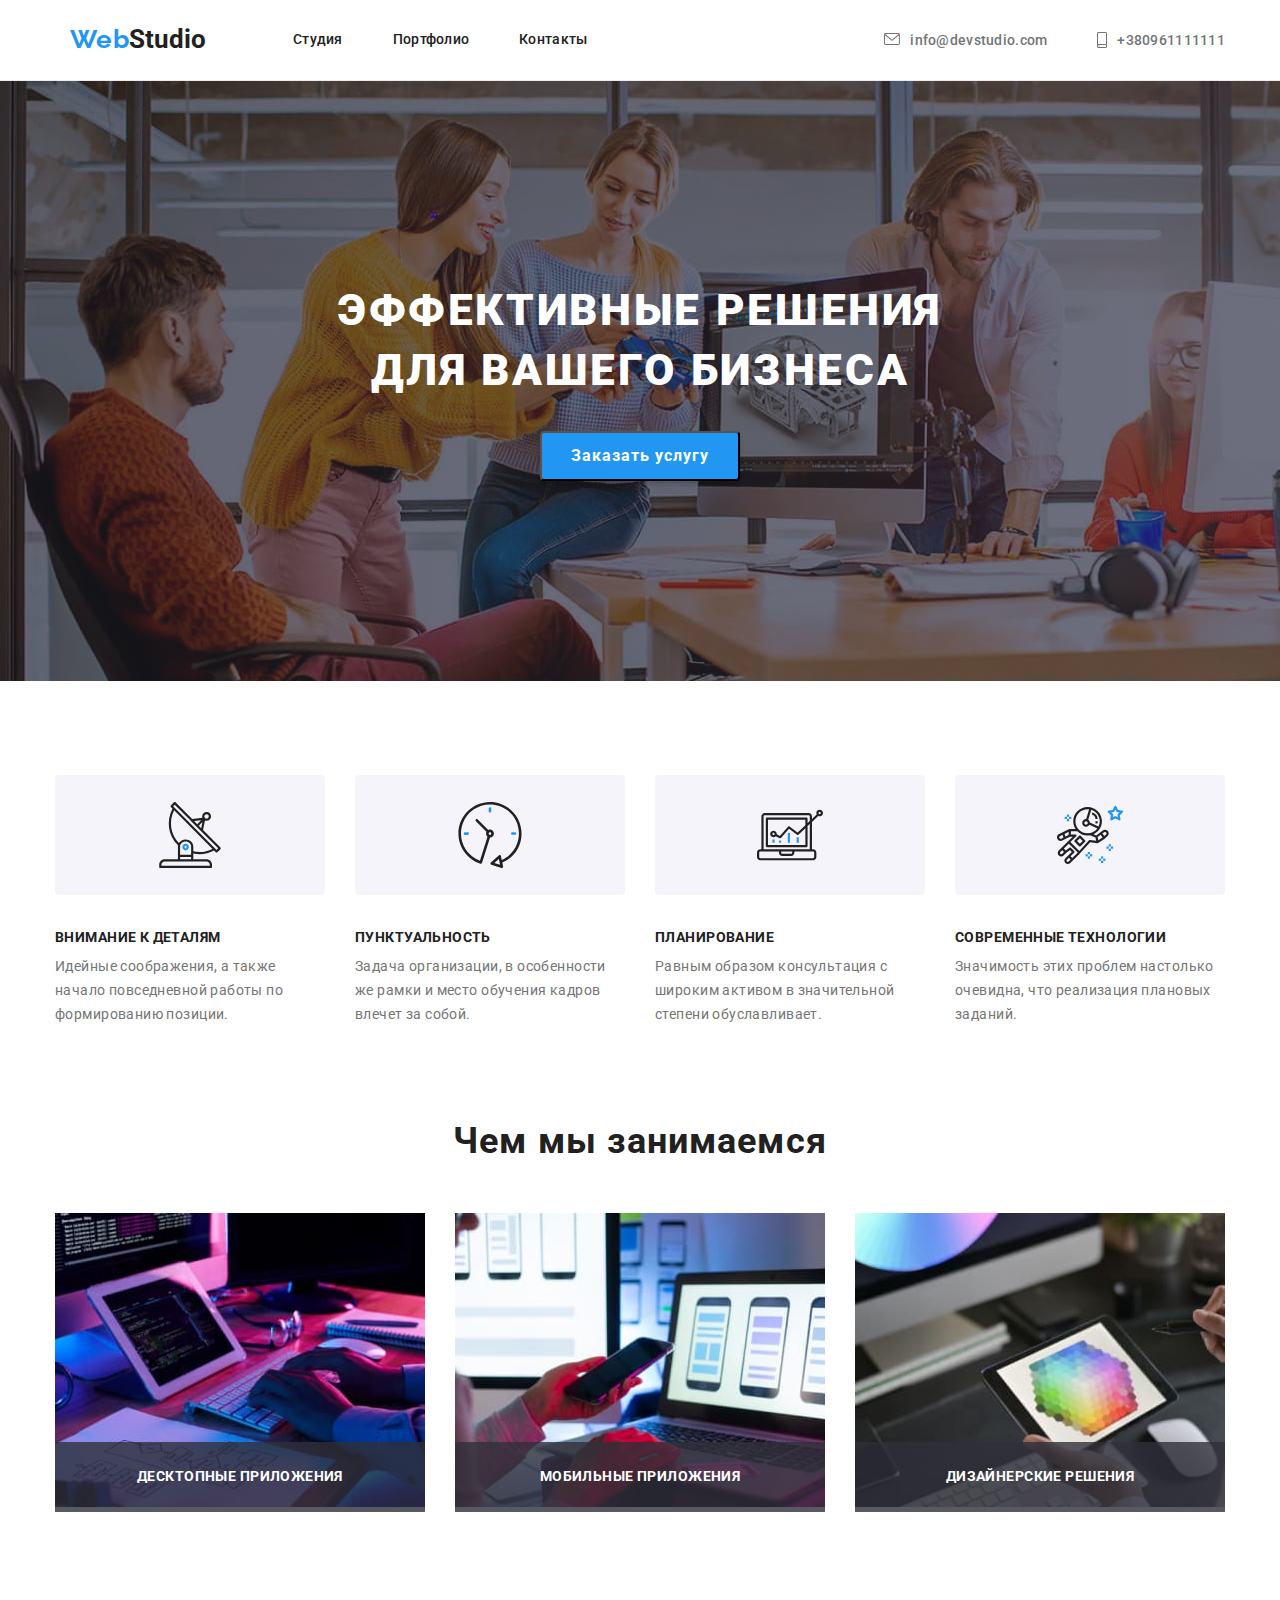
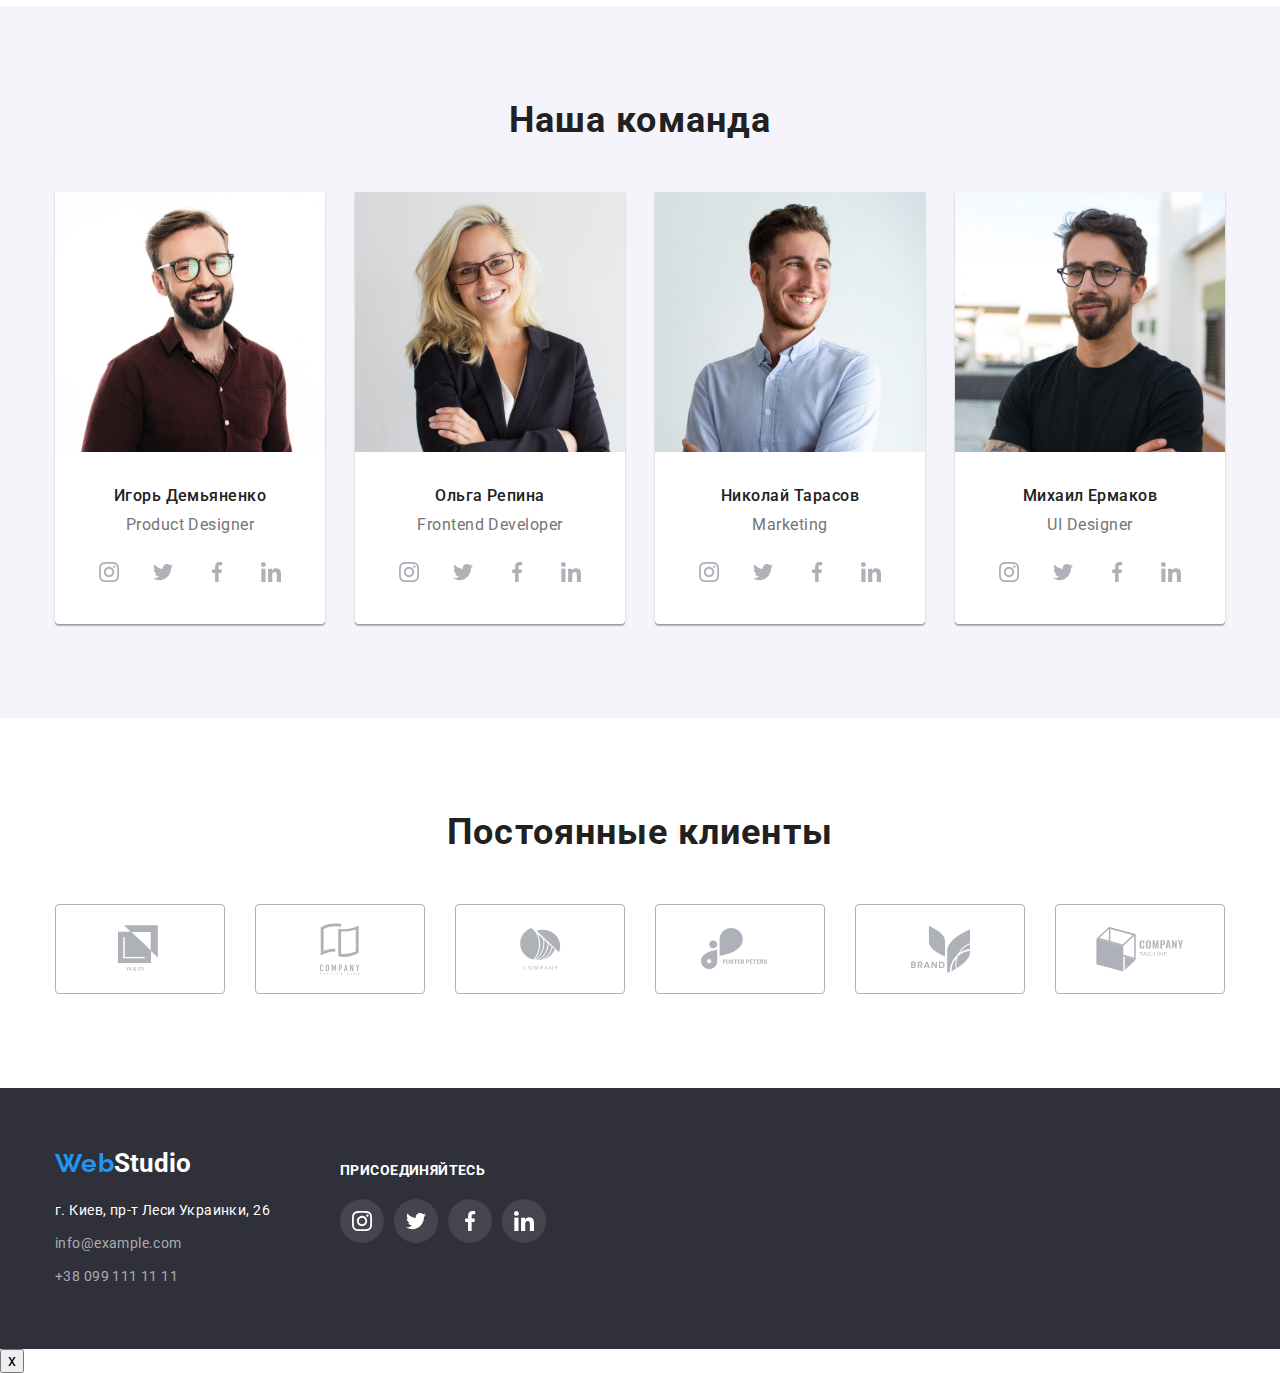
==== index.html @ 56792029 "добавив текст поверх картинок" ====
<!DOCTYPE html>
<html lang="ru">
<head>
    <meta charset="UTF-8">
    <meta name="viewport" content="width=device-width, initial-scale=1.0">
    <title>Студия</title>
    <link rel="stylesheet" type="text/css" href="css/normalize.css" />
    <link href="https://fonts.googleapis.com/css2?family=Raleway:wght@700&family=Roboto:wght@400;500;700;900&display=swap" rel="stylesheet">
    <link rel="stylesheet" href="https://cdnjs.cloudflare.com/ajax/libs/modern-normalize/1.0.0/modern-normalize.min.css">
    <link rel="stylesheet" type="text/css" href="css/styles.css" />
</head>
<body>
    <!-- Шапка  -->
    <header class="header">
        <!-- навигация в шапке сайта -->
        <nav class="nav">
           <div class="container">
                <a class="logo" href=""><span class="web">Web</span>Studio</a>
                
                <ul class="site-nav">
                    <li class="item"><a class="link site-nav-studio" href="https://aleksdu.github.io/goit-markup-hw-05/">Студия</a></li>
                    <li class="item"><a class="link site-nav-portfolio"
                            href="https://aleksdu.github.io/goit-markup-hw-05/portfolio">Портфолио</a></li>
                    <li class="item"><a class="link site-nav-contacts" href="">Контакты</a></li>
                </ul>
                
                <ul class="auth-nav">
                    
                    <li class="item">
                        <a class="link auth-nav-contacts-link" href="mailto:info@devstudio.com">
                            <svg class="icon-envelope-hover">
                                <use href="./images/sprite.svg#icon-envelope-hover">
                                </use></svg>info@devstudio.com</a></li>
                    <li class="item"><a class="link auth-nav-tel"
                         href="tel:+380961111111">
                        <svg class="icon-smartphone">
                            <use href="./images/sprite.svg#icon-smartphone">
                            </use>
                        </svg>
                         +380961111111</a>
                    </li>
                </ul>
            </div>
                </nav>
           
    </header>
    <!-- Кнопка на заднем фоне -->
    <main>
        <section class="title">
            <div class="container">
                <h1 class="title-buton-title">Эффективные решения<br />
                    для вашего бизнеса</h1>
                <button class="title-buton-buton" type="button">Заказать услугу</button>
        </div>
         </section>  
    <!-- Секция особенности -->
    <section class="features-items">
        <div class="container">
            <ul class="features">
                <li class="item">
                    <svg class="antenna">
                        <use href="./images/sprite.svg#antenna">
                        </use>
                    </svg>
                    <h3 class="features-title">Внимание к деталям</h3>
                    <p class="features-text">Идейные соображения, а также 
                        начало повседневной работы по 
                        формированию позиции.</p>
                </li>
                <li class="item">
                    <svg class="clock">
                        <use href="./images/sprite.svg#clock">
                        </use>
                    </svg>
                    <h3 class="features-title">Пунктуальность</h3>
                    <p class="features-text">Задача организации, в особенности 
                        же рамки и место обучения кадров 
                        влечет за собой.</p>
                </li>
                <li class="item">
                    <svg class="diagram">
                        <use href="./images/sprite.svg#diagram">
                        </use>
                    </svg>
                    <h3 class="features-title">Планирование</h3>
                    <p class="features-text">Равным образом консультация с
                        широким активом в значительной
                        степени обуславливает.</p>
                </li>
                <li class="item">
                    <svg class="astronaut">
                        <use href="./images/sprite.svg#astronaut">
                        </use>
                    </svg>
                    <h3 class="features-title">Современные технологии</h3>
                    <p class="features-text">Значимость этих проблем настолько
                        очевидна, что реализация плановых
                        заданий.</p>
                </li>
            </ul>
        </div>
    </section>
    <!-- секция чем мы занимаемся -->
    
        
    <section class="images">
        <h2 class="title-2">Чем мы занимаемся</h2>
        <ul class="container">
            <li class="item">
                <div class="images-image"><img src="./images/img.jpg" alt="пишет код" width="370">
                <p class="images-overlay">Десктопные приложения</p></div></li>
            <li class="item">
                <div class="images-image">
                <img src="./images/img(1).jpg" alt="пишет мобильный девайс" width="370">
                <p class="images-overlay">Мобильные приложения</p>
                </div></li>
            <li class="item">
                <div class="images-image">
                <img src="./images/img(2).jpg" alt="выбирает цвет" width="370">
            <p class="images-overlay">Дизайнерские решения</p>
            </div></li>
        </ul>
    </section>
    <!-- секция наша команда -->
    <section class="our-team">
        <div class="container">
            <h2 class="title-3">Наша команда</h2>
            <ul class="title-3-members">
                <li class="item"><img src="./images/img(3).jpg" alt="Игорь Демьяненко" width="270"><br />
                    <h3 class="names">Игорь Демьяненко</h3>
                    <p class="work" lang="en">Product Designer</p>
                    <ul class="social-list">
                        <li class="social-list-item">
                            <a href="" class="social-list-link">
                                <svg class="social-list-icon">
                                    <use href="./images/sprite.svg#instagram"></use>
                                </svg>
                            </a>
                        </li>
                        <li class="social-list-item">
                            <a href="" class="social-list-link">
                                <svg class="social-list-icon">
                                    <use href="./images/sprite.svg#twitter"></use>
                                </svg>
                            </a>
                        </li>
                        <li class="social-list-item">
                            <a href="" class="social-list-link">
                                <svg class="social-list-icon">
                                    <use href="./images/sprite.svg#facebook"></use>
                                </svg>
                            </a>
                        </li>
                        <li class="social-list-item">
                            <a href="" class="social-list-link">
                                <svg class="social-list-icon">
                                    <use href="./images/sprite.svg#linkedin"></use>
                                </svg>
                            </a>
                        </li>
                    </ul>
                </li>
                <li class="item"><img src="./images/img(4).jpg" alt="Ольга Репина" width="270"><br />
                    <h3 class="names">Ольга Репина</h3>
                    <p class="work" lang="en">Frontend Developer</p>
                    <ul class="social-list">
                        <li class="social-list-item">
                            <a href="" class="social-list-link">
                                <svg class="social-list-icon">
                                    <use href="./images/sprite.svg#instagram"></use>
                                </svg>
                            </a>
                        </li>
                        <li class="social-list-item">
                            <a href="" class="social-list-link">
                                <svg class="social-list-icon">
                                    <use href="./images/sprite.svg#twitter"></use>
                                </svg>
                            </a>
                        </li>
                        <li class="social-list-item">
                            <a href="" class="social-list-link">
                                <svg class="social-list-icon">
                                    <use href="./images/sprite.svg#facebook"></use>
                                </svg>
                            </a>
                        </li>
                        <li class="social-list-item">
                            <a href="" class="social-list-link">
                                <svg class="social-list-icon">
                                    <use href="./images/sprite.svg#linkedin"></use>
                                </svg>
                            </a>
                        </li>
                    </ul>
                </li>
                <li class="item"><img src="./images/img(5).jpg" alt="Николай Тарасов" width="270"><br />
                    <h3 class="names">Николай Тарасов</h3>
                    <p class="work" lang="en">Marketing</p>
                    <ul class="social-list">
                        <li class="social-list-item">
                            <a href="" class="social-list-link">
                                <svg class="social-list-icon">
                                    <use href="./images/sprite.svg#instagram"></use>
                                </svg>
                            </a>
                        </li>
                        <li class="social-list-item">
                            <a href="" class="social-list-link">
                                <svg class="social-list-icon">
                                    <use href="./images/sprite.svg#twitter"></use>
                                </svg>
                            </a>
                        </li>
                        <li class="social-list-item">
                            <a href="" class="social-list-link">
                                <svg class="social-list-icon">
                                    <use href="./images/sprite.svg#facebook"></use>
                                </svg>
                            </a>
                        </li>
                        <li class="social-list-item">
                            <a href="" class="social-list-link">
                                <svg class="social-list-icon">
                                    <use href="./images/sprite.svg#linkedin"></use>
                                </svg>
                            </a>
                        </li>
                    </ul>
                </li>
                <li class="item"><img src="./images/img(6).jpg" alt="Михаил Ермаков" width="270"><br />
                    <h3 class="names">Михаил Ермаков</h3>
                    <p class="work" lang="en">UI Designer</p>
                    <ul class="social-list">
                        <li class="social-list-item">
                            <a href="" class="social-list-link">
                                <svg class="social-list-icon">
                                    <use href="./images/sprite.svg#instagram"></use>
                                </svg>
                            </a>
                        </li>
                        <li class="social-list-item">
                            <a href="" class="social-list-link">
                                <svg class="social-list-icon">
                                    <use href="./images/sprite.svg#twitter"></use>
                                </svg>
                            </a>
                        </li>
                        <li class="social-list-item">
                            <a href="" class="social-list-link">
                                <svg class="social-list-icon">
                                    <use href="./images/sprite.svg#facebook"></use>
                                </svg>
                            </a>
                        </li>
                        <li class="social-list-item">
                            <a href="" class="social-list-link">
                                <svg class="social-list-icon">
                                    <use href="./images/sprite.svg#linkedin"></use>
                                </svg>
                            </a>
                        </li>
                    </ul>
                </li>
            </ul>
        </div>
    </section>

    <!-- stabbil cliens -->

    <section class="clients">
        <div class="container">
        <h2 class="title-clients">Постоянные клиенты</h2>
            <ul class="clients-list">
                <li class="clients-item">
                    <a href="" class="clients-link">
                        <svg class="clients-icon">
                            <use href="./images/sprite.svg#logo-1"></use>
                        </svg>
                    </a>
                </li>
                <li class="clients-item">
                    <a href="" class="clients-link">
                        <svg class="clients-icon logo-2">
                            <use href="./images/sprite.svg#logo-2"></use>
                        </svg>
                    </a>
                </li>
                <li class="clients-item">
                    <a href="" class="clients-link">
                        <svg class="clients-icon logo-3">
                            <use href="./images/sprite.svg#logo-3"></use>
                        </svg>
                    </a>
                </li>
                <li class="clients-item">
                    <a href="" class="clients-link">
                        <svg class="clients-icon logo-4">
                            <use href="./images/sprite.svg#logo-4"></use>
                        </svg>
                    </a>
                </li>
                <li class="clients-item">
                    <a href="" class="clients-link">
                        <svg class="clients-icon logo-5">
                            <use href="./images/sprite.svg#logo-5"></use>
                        </svg>
                    </a>
                </li>
                <li class="clients-item">
                    <a href="" class="clients-link">
                        <svg class="clients-icon logo-6">
                            <use href="./images/sprite.svg#logo-6"></use>
                        </svg>
                    </a>
                </li>
            </ul>
            </div>
    </section>
    </main>

    <!-- подвал страницы -->
    
    <footer class="footer">
        <div class="container">
            <div class="">
            <a class="logo" href=""><span class="web">Web</span>Studio</a>
            <address>
                 <div class="footer-address">г. Киев, пр-т Леси Украинки, 26</div>
                <a class="footer-mail" href="mailto:info@example.com">info@example.com</a><br />
                <a class="footer-tel" href="tel:+380991111111">+38 099 111 11 11</a>
            </address>
            </div>
        
        

        <!-- social links -->
            <div class="social-links">
             <h3 class="call">присоединяйтесь</h3>
                <ul class="social-list social-list-footer">
                    <li class="social-list-item">
                        <a href="" class="social-list-link">
                            <svg class="social-list-icon">
                                <use href="./images/sprite.svg#instagram"></use>
                            </svg>
                        </a>
                    </li>
                    <li class="social-list-item">
                        <a href="" class="social-list-link">
                            <svg class="social-list-icon">
                                <use href="./images/sprite.svg#twitter"></use>
                            </svg>
                        </a>
                    </li>
                    <li class="social-list-item">
                        <a href="" class="social-list-link">
                            <svg class="social-list-icon">
                                <use href="./images/sprite.svg#facebook"></use>
                            </svg>
                        </a>
                    </li>
                    <li class="social-list-item">
                        <a href="" class="social-list-link">
                            <svg class="social-list-icon">
                                <use href="./images/sprite.svg#linkedin"></use>
                            </svg>
                        </a>
                    </li>
                </ul>
            </div>
        </div>
    </footer>
<div class="backdrop is-higen" data-modal="">
    <div class="modal">
        <button type="button" class="modal-close-btn">x</button>
    </div>
</div>

    <script src="./js/modal.js"></script>
    </body>
</html>
---- css/styles.css ----
:root {
--prymary-text-color: #757575;
--font-family: Roboto;

}
a{
    text-decoration: none;
}
li{
   list-style-type: none;
}
body {
  font-family: Roboto, sans-serif;
  }
  h1,h2,h3,h4,h5,h6,p{
 margin: 0;
}
address{
    font-style: normal;
}
.list{
    list-style: none;
}
ul{
    margin: 0;
    padding: 0;
}
image{
    display: block;
}

  /* ========Header============ */
.container{
display: flex;
width: 1200px;
padding-left: 15px;
padding-right: 15px;
margin: 0 auto;
}

.header{
border-bottom: 1px solid #ECECEC;
}
  
.site-nav .item+.item{
margin-left: 50px;
display: block;
}

.auth-nav .link{
padding-top: 32px;
padding-bottom: 32px;
}

.site-nav{
padding-top: 30px;
display: flex;
}
.web{
display: flex;
margin-left: 15px;

font-family: Raleway;
font-weight: 700;
font-size: 26px;
line-height: 1.192;
letter-spacing: 0.03em;
color: #2196f3;
transition: 250ms cubic-bezier(0.4, 0, 0.2, 1);
}



.header .logo{
display: flex;
padding-top: 24px;
padding-bottom: 25px;
margin-right: 93px;
width: 145px;
height: 31px;
font-weight: bold;
font-size: 26px;
line-height: 1.192;
color: #212121;
transition: 250ms cubic-bezier(0.4, 0, 0.2, 1);
}

.logo:hover, .logo:focus{
color:#2196f3;
}

.logo:active{
    color: teal;
}

.site-nav-studio{
font-weight: 500;
font-size: 14px;
line-height: 1.142;
letter-spacing: 0.02em;
color: #212121;
position: relative;
transition: 250ms cubic-bezier(0.4, 0, 0.2, 1);
}

.site-nav-studio::after{
content: "";
top: 47px;
left: 0;
width: 100%;
height: 4px;
position: absolute;
background: #2196F3;
border-radius: 2px;
opacity: 0
}

.site-nav-studio:hover::after{
opacity: 1;
transition: 250ms cubic-bezier(0.4, 0, 0.2, 1);
}

.site-nav-studio:hover,.site-nav-studio:focus{
color: #2196f3;
}

}
.site-nav-studio:active{
    color: teal;
}
.site-nav-portfolio, .site-nav-contacts{
font-weight: 500;
font-size: 14px;
line-height: 1.142;
letter-spacing: 0.02em;
color: #212121;
transition: 250ms cubic-bezier(0.4, 0, 0.2, 1);
position: relative;
}

.site-nav-portfolio::after, .site-nav-contacts::after{
content: "";
top: 47px;
left: 0;
width: 100%;
height: 4px;
position: absolute;
background: #2196F3;
border-radius: 2px;
opacity: 0
}

.site-nav-portfolio:hover::after, .site-nav-contacts:hover::after{
opacity: 1;
transition: 250ms cubic-bezier(0.4, 0, 0.2, 1);
}
.site-nav-portfolio:hover, .site-nav-portfolio:focus,
.site-nav-contacts:hover, .site-nav-contacts:focus{
color: #2196f3;
}
.site-nav-portfoli:active,.site-nav-contacts:active{
color: teal;
}

.auth-nav{
display: flex;
margin-left: auto;
align-items: center;
}

.auth-nav .item+.item{
margin-left: 50px;
}

.header .auth-nav-contacts-link{
transition: 250ms cubic-bezier(0.4, 0, 0.2, 1);
margin-left: auto;
}
.icon-envelope-hover{
align-items: center;
max-width: 16px;
height: 12px;
margin-right: 10px;
fill: var(--prymary-text-color);
transition: color 250ms cubic-bezier(0.4, 0, 0.2, 1) 250ms;
}

.auth-nav-contacts-link:hover .icon-envelope-hover,
.auth-nav-contacts-link:focus .icon-envelope-hover{
fill: #2196F3;
transition: color 250ms cubic-bezier(0.4, 0, 0.2, 1) 250ms;
}

.auth-nav-contacts-link{
font-weight: 500;
font-size: 14px;
line-height: 1.142;
letter-spacing: 0.02em;
color: var(--prymary-text-color);
transition: 250ms cubic-bezier(0.4, 0, 0.2, 1);

}

.auth-nav-tel{
display: flex;
align-items: center;
justify-content: center;
align-self: center;

font-weight: 500;
font-size: 14px;
line-height: 1.142;
letter-spacing: 0.02em;
color: var(--prymary-text-color);
transition: 250ms cubic-bezier(0.4, 0, 0.2, 1);

}


.auth-nav-contacts-link:hover,.auth-nav-contacts-link:focus,
.auth-nav-tel:hover,.auth-nav-tel:focus{
color: #2196f3;
}
.auth-nav-tel:active,.auth-nav-contacts-link:active{
    color: #2196F3;
}

.icon-smartphone{
    align-items: center;
width: 10px;
height: 16px;
margin-right: 10px;
fill: var(--prymary-text-color);
transition: 250ms cubic-bezier(0.4, 0, 0.2, 1);

}

.auth-nav-tel:hover .icon-smartphone,
.auth-nav-tel:focus .icon-smartphone{
fill: #2196F3;

}

/* ========End Header============ */

/* ========Studio Button on backend============ */

.title>.container{
display: block;
/* align-items: baseline; */
width: 1200px;
padding-left: 15px;
padding-right: 15px;
margin: 0 auto;
}

.title{
display: flex;
padding-top: 200px;
padding-bottom: 200px;
margin: 0 auto;
max-width: 1600px;
height: 600px;


background-image: linear-gradient(
to right,
rgba(47, 48, 58, .4),
rgba(70, 71, 85, 0.4))
, url(../images/background.jpg);
background-color: #2F303A;
}


.title-buton-title{
margin-bottom: 30px;

font-weight: 900;
font-size: 44px;
line-height: 1.363;
text-align: center;
letter-spacing: 0.06em;
text-transform: uppercase;
color: #FFFFFF; 
}


.title-buton-buton{
width: 200px;
height: 50px;
justify-content: center;
margin-left: auto;
margin-right: auto;
background-color: #2196F3;
font-weight: bold;
font-size: 16px;
line-height: 1.875;
display: flex;
align-items: center;
text-align: center;
letter-spacing: 0.06em;
color: #FFFFFF;
box-shadow: 0px 4px 4px rgba(0, 0, 0, 0.15);
border-radius: 4px;
transition: 250ms cubic-bezier(0.4, 0, 0.2, 1);
}

.title-buton-buton:hover, .title-buton-buton:focus{
color:#2196f3;
background-color: #fff;
}

}
.title-buton-buton:active,
.title-buton-title:active{
     color: #2196F3;
     background-color: #fff;
}
/* ========End Studio Button on backend============ */

/* ========Features============ */
.features-items{
padding-top: 94px;
padding-bottom: 94px;
}

.features{
display: flex;
}

.antenna{
width: 270px;
height: 120px;
padding: 25px 102px;
background: #F5F4FA;
border-radius: 4px;
margin-bottom: 30px;
}

.clock{
width: 270px;
height: 120px;
padding: 25px 102px;
background: #F5F4FA;
border-radius: 4px;
margin-bottom: 30px;

}

.diagram{
width: 270px;
height: 120px;
padding: 25px 102px;
background: #F5F4FA;
border-radius: 4px;
margin-bottom: 30px;
}

.astronaut{
width: 270px;
height: 120px;
padding: 25px 102px;
background: #F5F4FA;
border-radius: 4px;
margin-bottom: 30px;
}

.features-title{
margin-bottom: 10px;
font-weight: 700;
font-size: 14px;
line-height: 1.142;
letter-spacing: 0.03em;
text-transform: uppercase;
color: #212121;
}


.features .item {
width: 270px;
}

.features-text{
font-weight: normal;
font-size: 14px;
line-height: 1.714;
letter-spacing: 0.03em;
color: var(--prymary-text-color);
}

.features .item:not(:last-child) {
margin-right: 30px;
}

.images{
padding-bottom: 94px;

}

.title-2{
min-width: 376px;
margin-bottom: 50px;

font-weight: bold;
font-size: 36px;
line-height: 1.166;
text-align: center;
letter-spacing: 0.03em;
color: #212121;
}


.images .item:not(:last-child){
margin-right: 30px;
}

/* .images .item{
position: relative;
} */

.images-image{

position: relative;

}

.images-image>.images-overlay{
position: absolute;
display: flex;
justify-content: center;
align-items: center;
font-family: var(--font-family);
font-style: normal;
font-weight: bold;
font-size: 14px;
line-height: 1.14;
letter-spacing: 0.03em;
text-transform: uppercase;
color: #FFFFFF;
bottom: 0;
left: 0;
width: 100%;
height: 70px;
background: rgba(47, 48, 58, 0.8);
}

/* ========End Features============ */
/* ========What we do============ */
.our-team{
padding-top: 94px;
padding-bottom: 94px;
background: #F5F4FA;
}
.our-team>.container{
display: block;
/* align-items: baseline; */
width: 1200px;
padding-left: 15px;
padding-right: 15px;
margin: 0 auto;
}

.title-3{
min-width: 264px;
margin-left: auto;
margin-right: auto;
margin-bottom: 50px;

font-weight: bold;
font-size: 36px;
line-height: 1.166;
text-align: center;
letter-spacing: 0.03em;
color: #212121;
}

.names{
font-weight: 500;
font-size: 16px;
line-height: 1.187;
/* identical to box height */
text-align: center;
letter-spacing: 0.03em;
color: #212121;
padding-top: 30px;
padding-bottom: 10px;
}

.work{
padding-bottom: 16px;
font-weight: normal;
font-size: 16px;
line-height: 1.187;
/* identical to box height */
text-align: center;
letter-spacing: 0.03em;
color: var(--prymary-text-color);
}

.title-3-members{
display: flex;
margin-left: auto;
margin-right: auto;
}

.title-3-members .item:not(:last-child){
margin-right: 30px;
}

.social-list{
display: flex;
justify-content: space-between;
margin-left: 32px;
margin-right: 32px;
}

.social-list-link:hover .social-list-icon,
.social-list-link:focus .social-list-icon{
fill: #ffffff;
}

.social-list-link:hover,
.social-list-link:focus{
background-color: #2196F3;
}

.social-list-icon{
width: 20px;
height: 20px;
fill:#AFB1B8;
transition: 250ms cubic-bezier(0.4, 0, 0.2, 1);
}

.social-list-link{
display: flex;
justify-content: center;
align-items: center;
width: 44px;
height: 44px;
margin-bottom: 30px;
background-color: white;
border-radius: 50%;
transition: 250ms cubic-bezier(0.4, 0, 0.2, 1);
}


.title-3-members .item{
background: #FFFFFF;
box-shadow: 0px 1px 3px rgba(0, 0, 0, 0.12), 0px 1px 1px rgba(0, 0, 0, 0.14), 0px 2px 1px rgba(0, 0, 0, 0.2);
border-radius: 0px 0px 4px 4px;
}
/* ========EndWhat we do============ */
/* ========stabbil clients============ */
.clients{
padding-top: 94px;
padding-bottom: 94px;
background-color: #FFFFFF;
}

.clients>.container{
display: block;
width: 1200px;
padding-left: 15px;
padding-right: 15px;
margin: 0 auto;
}


.clients-list{
display: flex;
}


.title-clients{
min-width: 390px;
height: 42px;
margin-bottom: 50px;

margin-left:  auto;
margin-right: auto;
font-weight: bold;
font-size: 36px;
line-height: 1.16;
text-align: center;
letter-spacing: 0.03em;
color: #212121;
}

.clients-link{
display: flex;
justify-content: center;
align-items: center;
width: 170px;
height: 90px;
border: 1px solid #AFB1B8;
border-radius: 4px;
transition: 250ms cubic-bezier(0.4, 0, 0.2, 1);
}

.clients-link:hover .clients-icon,
.clients-link:focus .clients-icon{
fill: #2196f3;
}

.clients-link:hover{
border-color:  #2196F3;
}

.clients-item:not(:last-child){
margin-right: 30px;
}

.clients-icon{
width:44px;
height:49px;
fill: #AFB1B8;
}
.logo-2{
width: 40px;
height: 52px;
}

.logo-3{
width: 41px;
height: 42px;
}

.logo-4{
width: 79px;
height: 42px;
}

.logo-5{
width: 59px;
height: 47px;
}

.logo-6{
width: 88px;
height: 45px;
}
/* ========End stabbil clients============ */


/* ========Footer============ */
.footer{
display: flex;
background-color: #2F303A;
padding-top: 60px;
padding-bottom: 60px;
margin: 0 auto;
}

.footer .web{
margin-left: 0px;

font-family: Raleway;
font-weight: 700;
font-size: 26px;
line-height: 1.192;
letter-spacing: 0.03em;
color: #2196F3;
}

.footer .logo{
display: flex;
margin-right: auto;
margin-bottom: 20px;

width: 145px;
height: 31px;
font-weight: bold;
font-size: 26px;
line-height: 1.192;
color: #fff;
transition: 250ms cubic-bezier(0.4, 0, 0.2, 1);
}

.logo:hover, .logo:focus{
color:#2196f3;
}
.logo:active{
    color: teal;
}
.footer-address{
padding-bottom: 9px;
font-weight: normal;
font-size: 14px;
line-height: 1.714;
letter-spacing: 0.03em;
color: #FFFFFF;
}
 .footer-mail{
display: inline-block;
padding-bottom: 9px;
font-weight: normal;
font-size: 14px;
line-height: 1.714;
letter-spacing: 0.03em;
color: rgba(255, 255, 255, 0.6);
 transition: 250ms cubic-bezier(0.4, 0, 0.2, 1);
}

 .footer-tel{
font-weight: normal;
font-size: 14px;
line-height: 1.714;
letter-spacing: 0.03em;
color: rgba(255, 255, 255, 0.6);
transition: 250ms cubic-bezier(0.4, 0, 0.2, 1);
 }

 .footer-mail:hover, .footer-tel:focus,
 .footer-tel:hover, .footer-mail:focus{
color: #2196f3;
 }

 .footer-mail:active{
color: #2196f3;
 }

 .social-links{
padding-left: 70px;
margin-right: auto;
 }


.call{
margin-bottom: 20px;
margin-top: 15px;

font-weight: bold;
font-size: 14px;
line-height: 1.14;
letter-spacing: 0.03em;
text-transform: uppercase;
color: #FFFFFF;
}

.social-list-footer a{
display: flex;
justify-content: center;
align-items: center;
width: 44px;
height: 44px;
fill: #FFFFFF;
background-color:rgba(255, 255, 255, 0.1);;
border-radius: 50%;
}

.social-list-footer svg{
fill:inherit
}
.social-list-footer{
margin-left: auto;
}

.social-list-footer>.social-list-item:not(:last-child){
margin-right: 10px;
}

/* ========End Features============ */

 /* ========Portfolio list button======= */
.section-buttons{
padding-top: 94px;
padding-bottom: 94px;
}

.list-button{
display: flex;
justify-content: center;
}

.list-button .item+.item{
margin-left: 8px;
}

 .button{
padding: 6px 22px;
font-family: Roboto, sans-serif;
font-weight: 500;
font-size: 16px;
line-height: 1.625;
align-content: center;
align-self: center;
text-align: center;
letter-spacing: 0.03em;
color: #212121;
background: #F5F4FA;
border-radius: 4px solid rgb(255, 255, 255);
border: none;
transition: 250ms cubic-bezier(0.4, 0, 0.2, 1);
}


.item:hover .button,
.item:focus .button{
background: #2196F3;
color:#ffffff;
box-shadow: 0px 3px 1px rgba(0, 0, 0, 0.1), 0px 1px 2px rgba(0, 0, 0, 0.08), 0px 2px 2px rgba(0, 0, 0, 0.12);
border-radius: 4px;
}



.button:hover, .button:focus,
.button:active{
color: #FFFFFF;
background: #2196F3;
/* shadow-middle */
box-shadow: 0px 3px 1px rgba(0, 0, 0, 0.1), 0px 1px 2px rgba(0, 0, 0, 0.08), 0px 2px 2px rgba(0, 0, 0, 0.12);
border-radius: 4px;
transition: 250ms cubic-bezier(0.4, 0, 0.2, 1);
 }

 
/* ========End Portfolio list button======= */
/* ========Portfolio progects============ */
.progects-title-text{
padding: 20px 24px;
}

 .progects{
width: 1200px;
padding-top: 50px;
padding-left: 15px;
padding-right: 15px;
margin-left: auto;
margin-right: auto;
display: flex;
flex-wrap: wrap;
 }

 .progects .item{
width: 370px;
height: 404px;
background: #FFFFFF;
border: 1px solid #EEEEEE;
box-sizing: border-box;
 }


.transform-item{
position: relative;
overflow: hidden;
}


.overlay{
position: absolute;
top: 0;
left: 0;
width: 100%;
height: 100%;
padding: 63px 24px;
background-color: rgba(33, 150, 243, 0.9);
font-size: 18px;
line-height: 1.56;
letter-spacing: 0.03em;
color: #FFFFFF;
/* overflow: auto; */
transform: translateY(100%);
transition: transform 250ms cubic-bezier(0.4, 0, 0.2, 1);
}

.transforms:hover .overlay{
transform: translateY(0);
 }

 .progects .item:not(:nth-child(3n)){
margin-right: 30px;
 }

 .progects .item:nth-last-child(-n+7){
     margin-bottom: 30px;
 }


.progects .item:hover,
.progects .item:focus-within{
box-shadow: 0px 1px 1px rgba(0, 0, 0, 0.12), 0px 4px 4px rgba(0, 0, 0, 0.06), 1px 4px 6px rgba(0, 0, 0, 0.16);
}

.progects-title{
padding-bottom: 4px;
min-width: 322px;
height: 36px;
font-weight: 700;
font-size: 18px;
line-height: 2;
letter-spacing: 0.06em;
color: #212121;
 }

 .progects-text{
font-weight: normal;
font-size: 16px;
line-height: 1.875;
letter-spacing: 0.03em;
color: var(--prymary-text-color);
 }
 /* ========End Portfolio progects============ */
 /* ========Modal Btn============ */
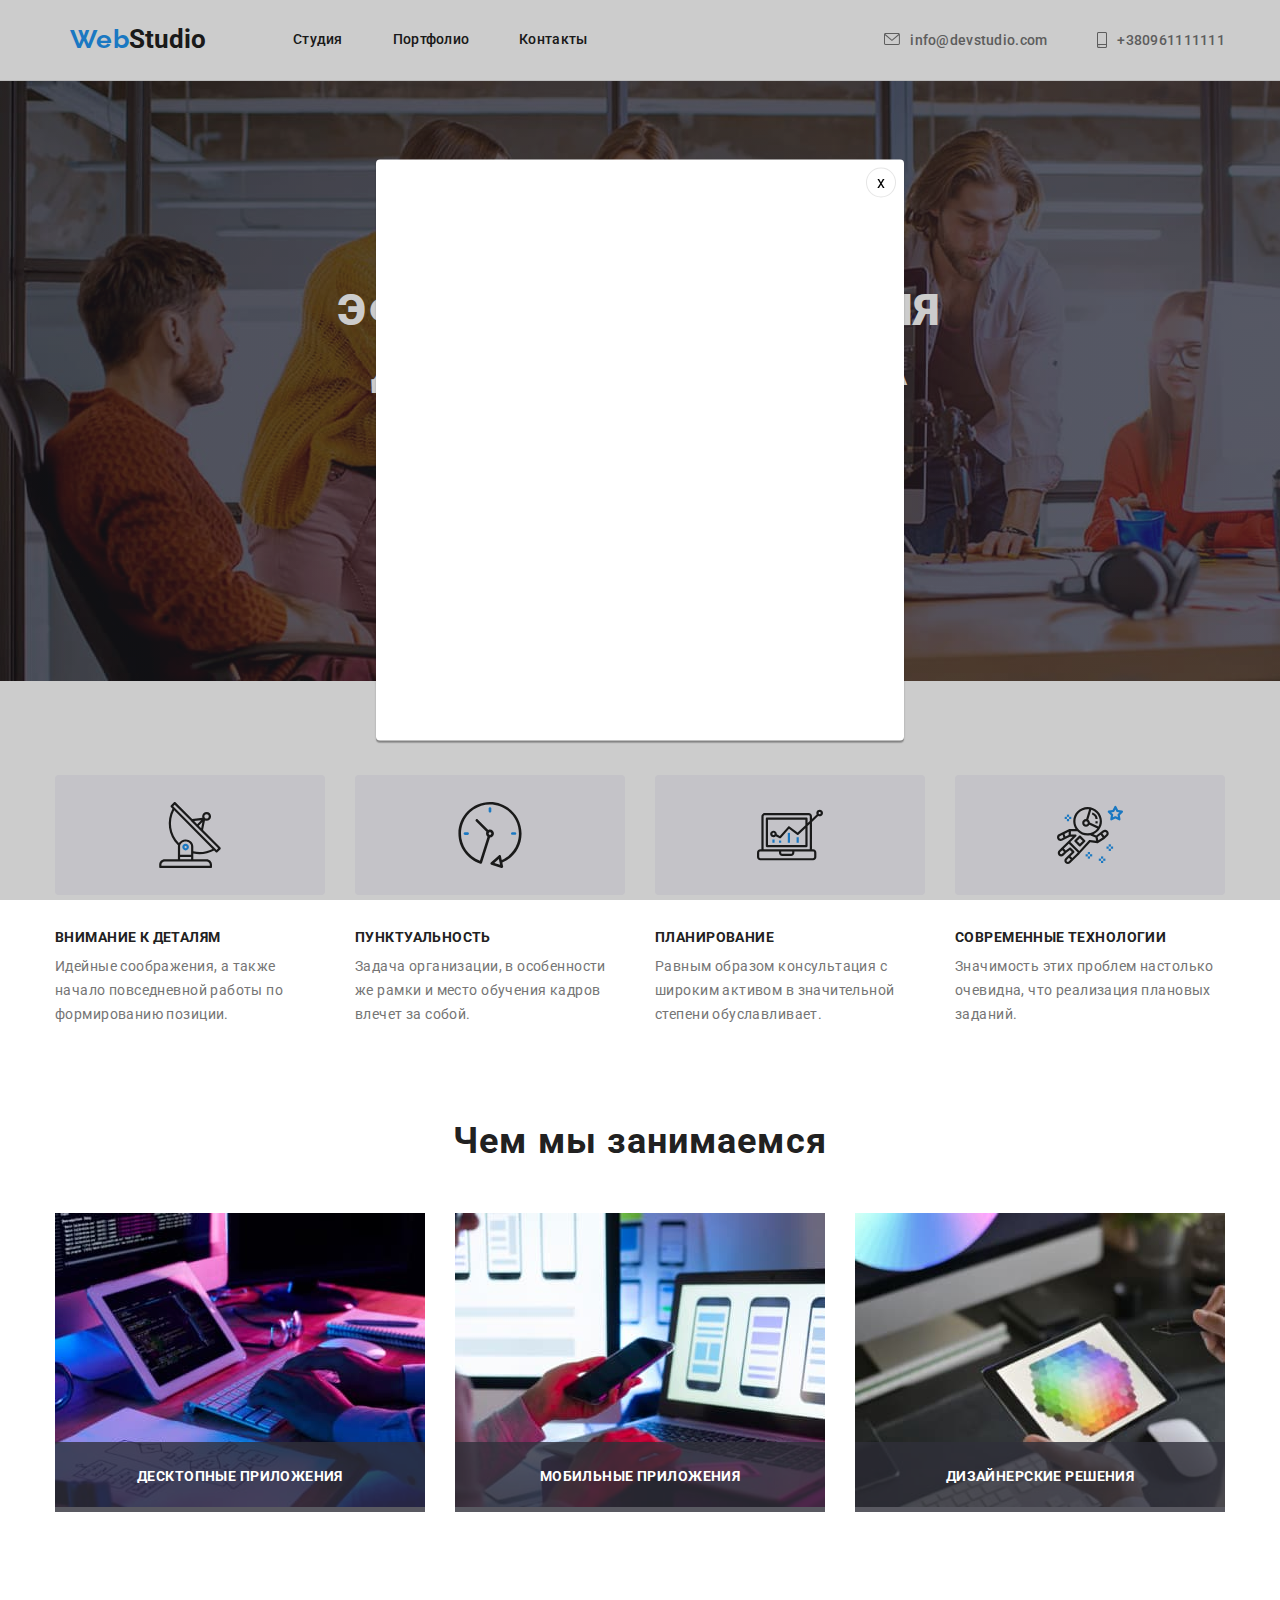
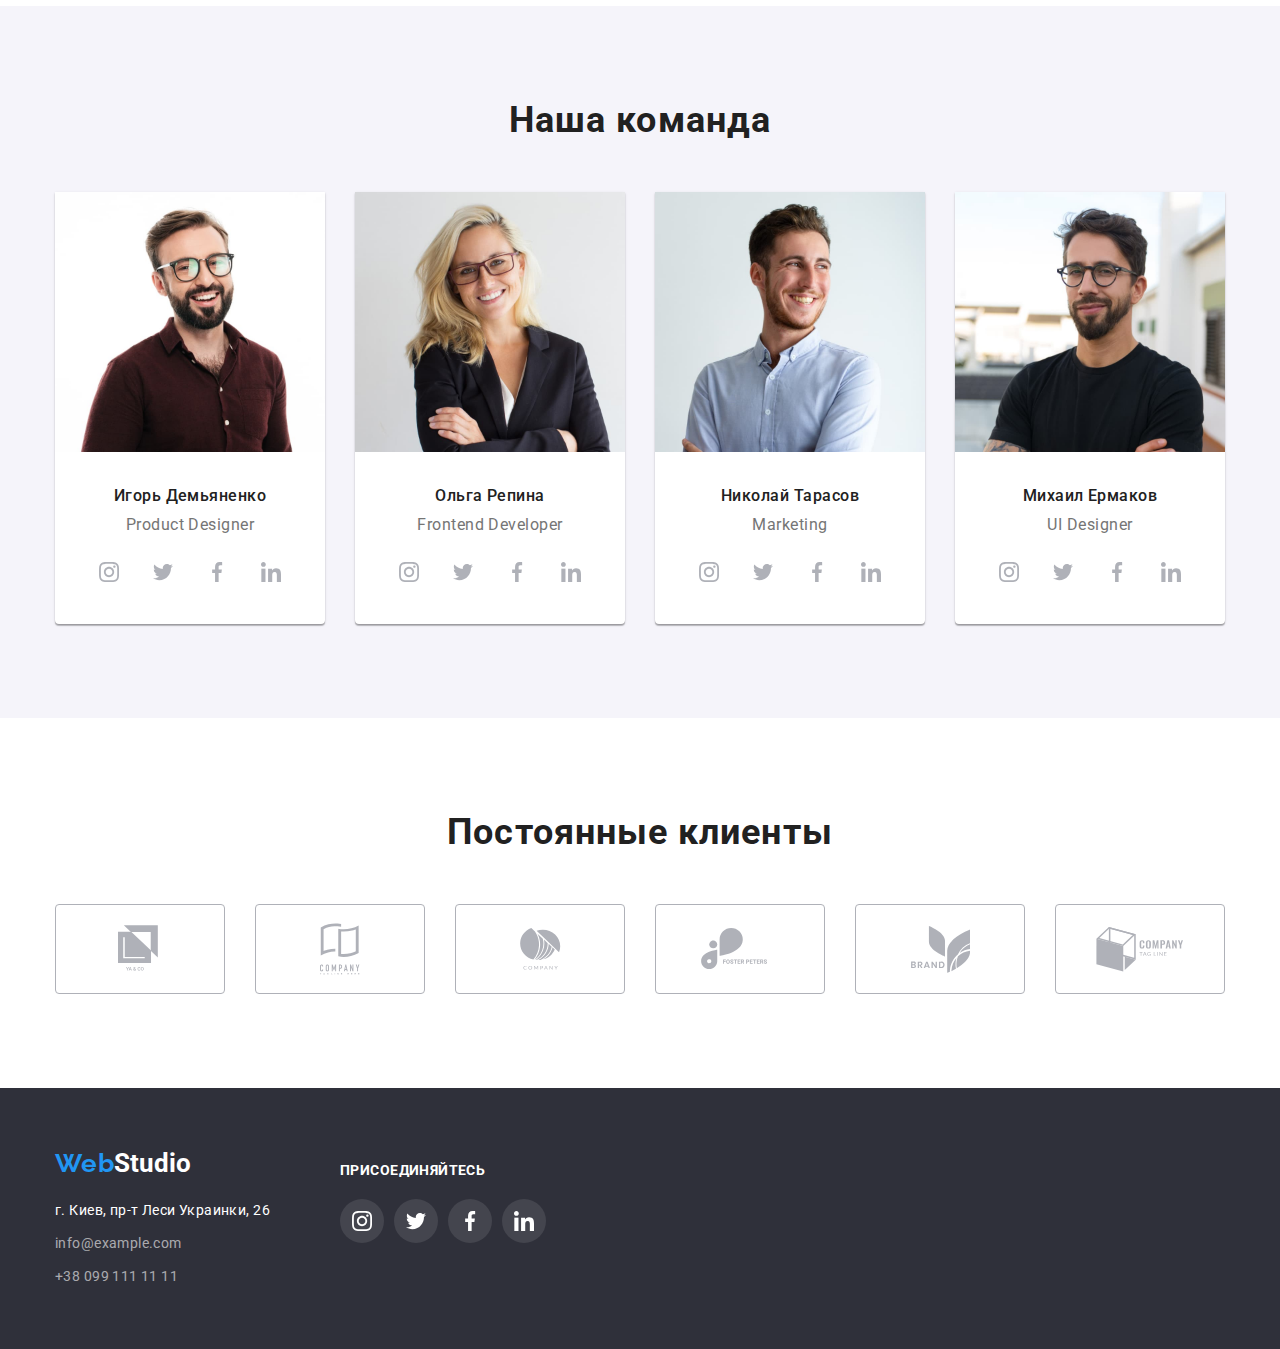
==== commit 92e0ba27: "добавив сиру модалку" ====
--- a/index.html
+++ b/index.html
@@ -370,12 +370,14 @@
             </div>
         </div>
     </footer>
-<div class="backdrop is-higen" data-modal="">
-    <div class="modal">
-        <button type="button" class="modal-close-btn">x</button>
+
+<div class="backdrop is-hiden" data-modal>
+    <div class="modal"data-modal-open>
+        <button type="button" class="modal-close-btn"data-modal-close>x</button>
     </div>
 </div>
 
     <script src="./js/modal.js"></script>
+    
     </body>
 </html>
--- a/css/styles.css
+++ b/css/styles.css
@@ -902,3 +902,42 @@
  }
  /* ========End Portfolio progects============ */
  /* ========Modal Btn============ */
+.backdrop{
+position: fixed;
+top: 0;
+left: 0;
+width: 100%;
+height: 100%;
+background-color: rgba(0, 0, 0, 0.2);
+}
+
+.modal{
+position: absolute;
+left: 50%;
+top: 50%;
+transform: translate(-50%, -50%);
+width: 528px;
+height: 581px;
+background: #FFFFFF;
+box-shadow: 0px 1px 3px rgba(0, 0, 0, 0.12), 0px 1px 1px rgba(0, 0, 0, 0.14), 0px 2px 1px rgba(0, 0, 0, 0.2);
+border-radius: 4px;
+}
+
+.modal-close-btn{
+position: absolute;
+top: 8px;
+right: 8px;
+width: 30px;
+height: 30px;
+background: #FFFFFF;
+border: 1px solid rgba(0, 0, 0, 0.1);
+box-sizing: border-box;
+border-radius: 50%;
+cursor: pointer;
+}
+
+/* .is-hiden{
+opacity: 0;
+visibility: hidden;
+pointer-events: none;
+} */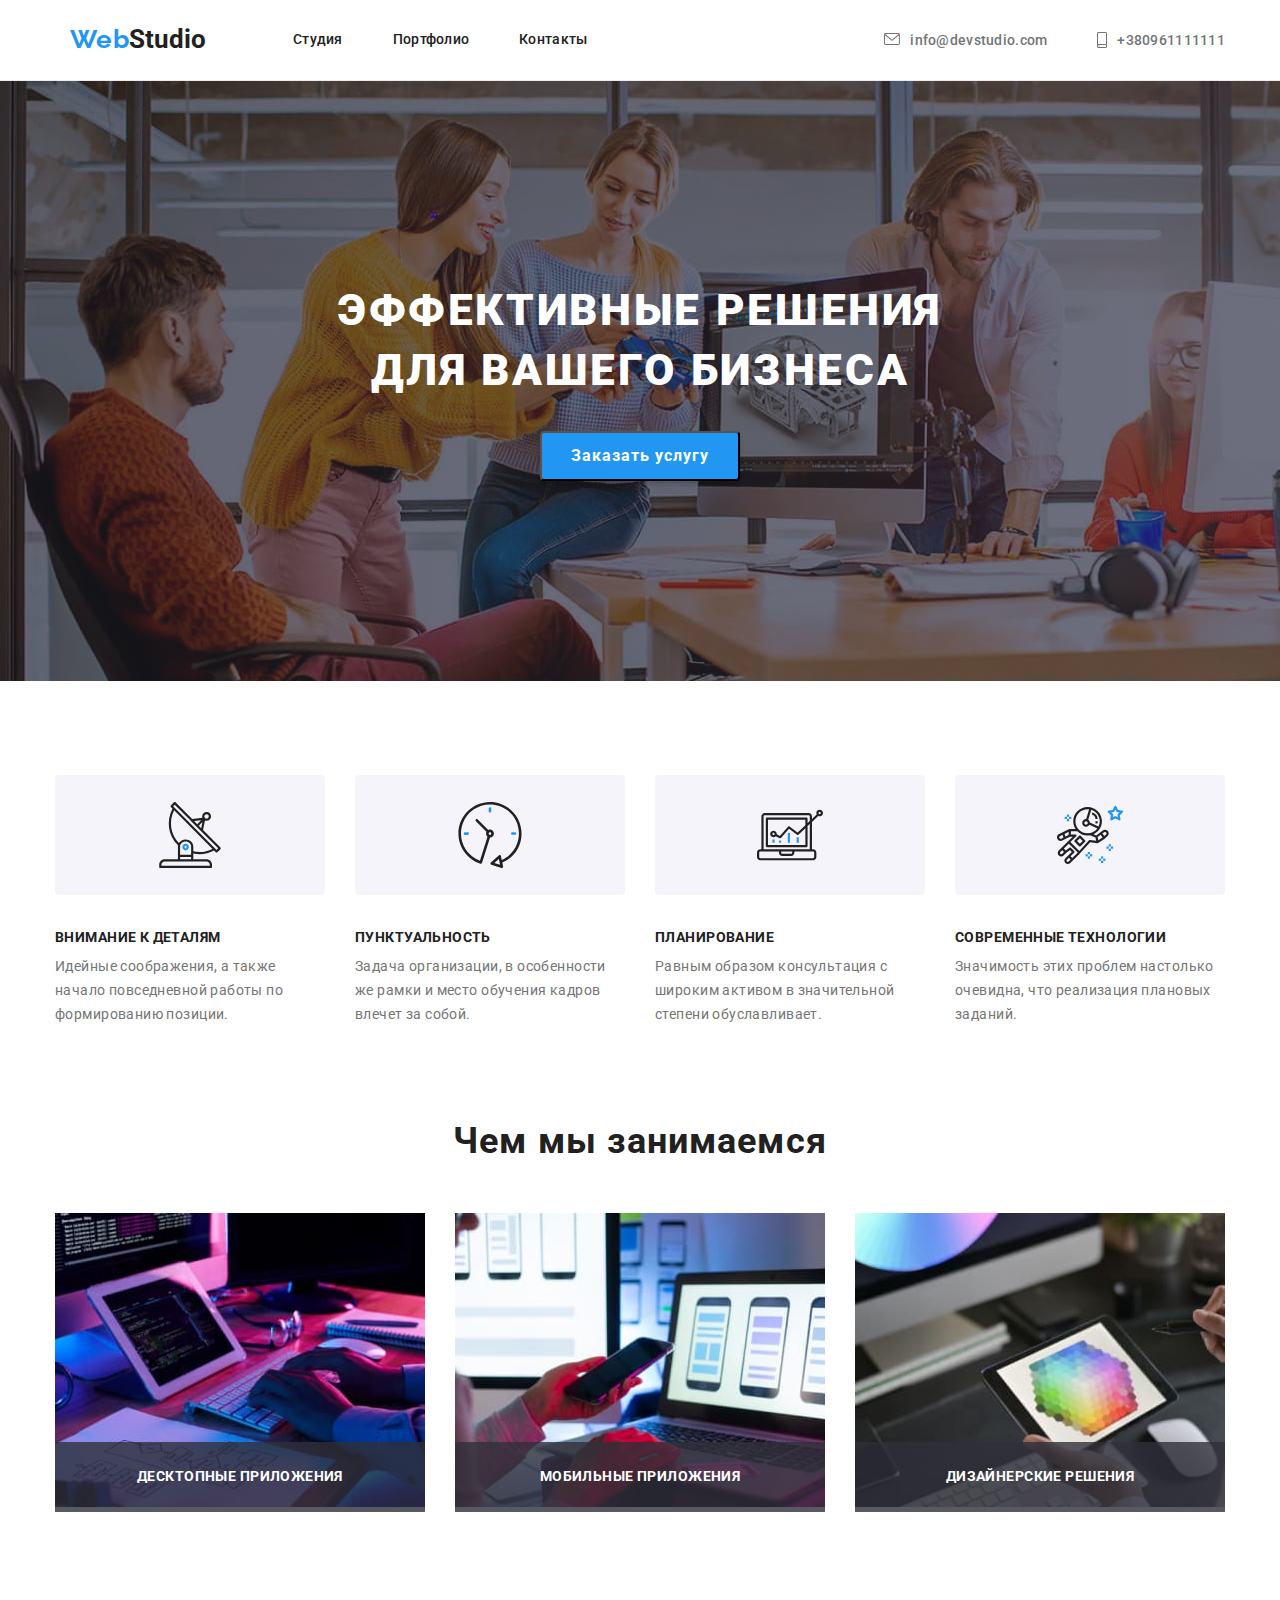
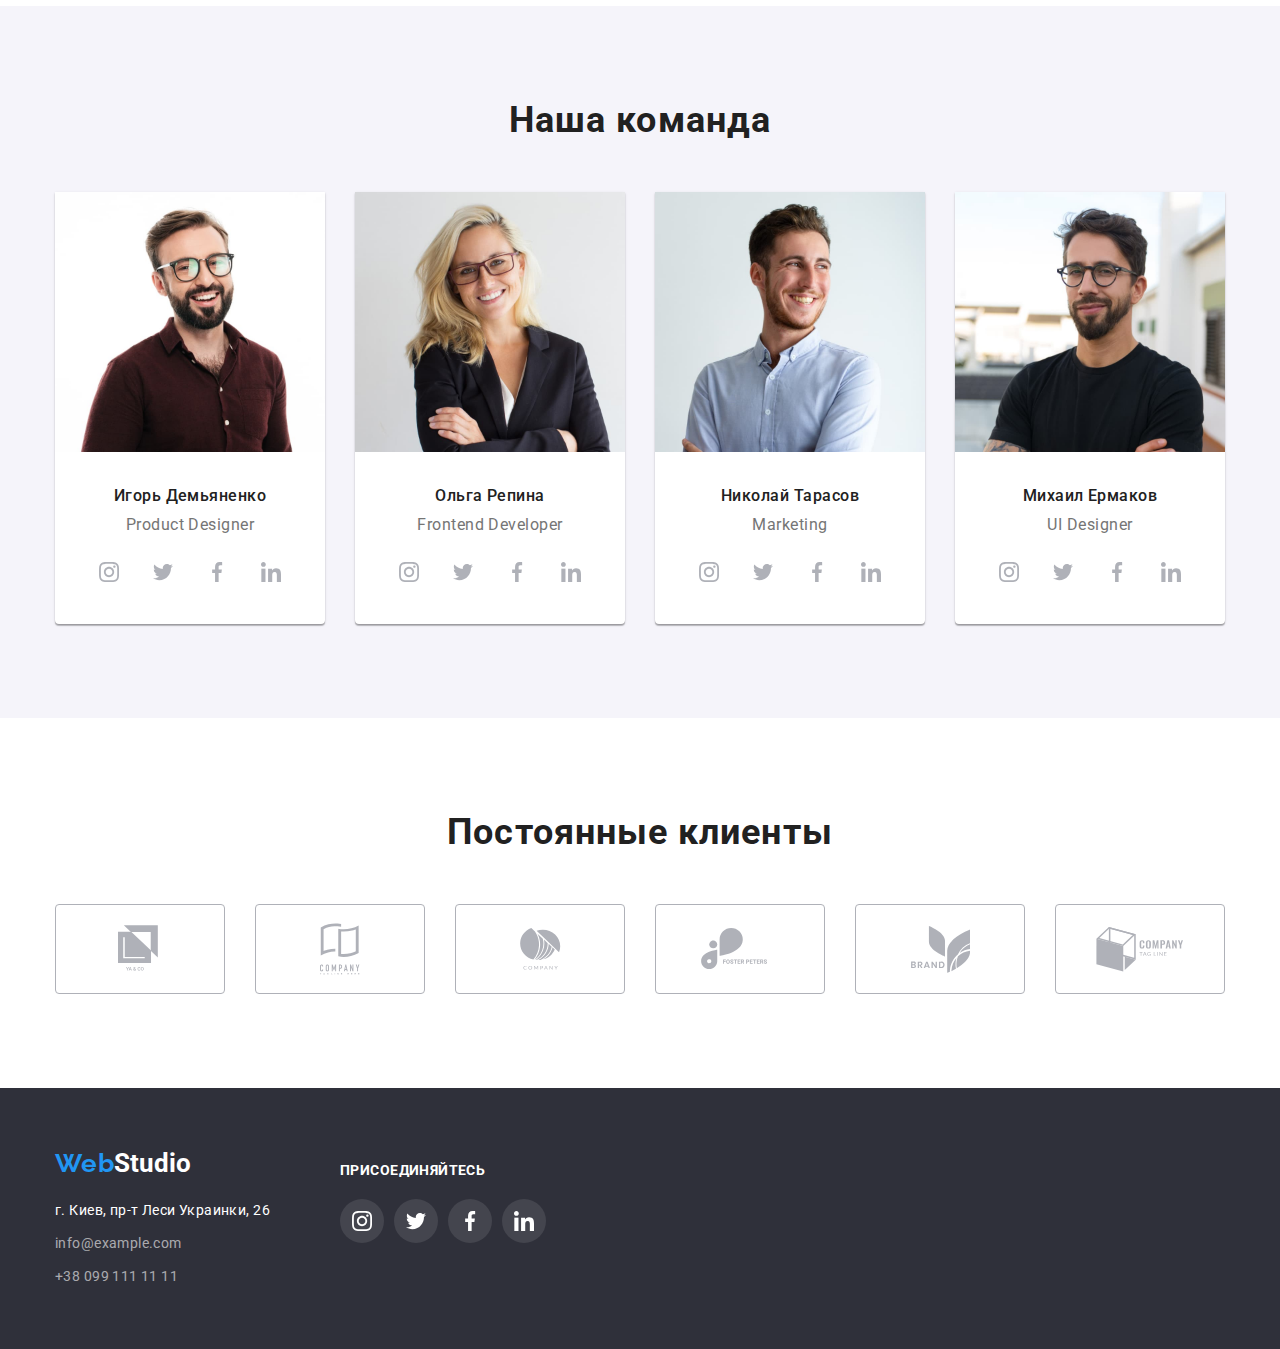
==== commit 0a2d4359: "додав спрайт" ====
--- a/index.html
+++ b/index.html
@@ -50,7 +50,7 @@
             <div class="container">
                 <h1 class="title-buton-title">Эффективные решения<br />
                     для вашего бизнеса</h1>
-                <button class="title-buton-buton" type="button">Заказать услугу</button>
+                <button class="title-buton-buton" type="button" data-modal-open>Заказать услугу</button>
         </div>
          </section>  
     <!-- Секция особенности -->
@@ -372,12 +372,13 @@
     </footer>
 
 <div class="backdrop is-hiden" data-modal>
-    <div class="modal"data-modal-open>
-        <button type="button" class="modal-close-btn"data-modal-close>x</button>
+    <div class="modal">
+        <button type="button" class="modal-close-btn" data-modal-close>
+            <use href="./images/sprite.svg#close"></use>x
+        </button>
     </div>
 </div>
 
-    <script src="./js/modal.js"></script>
-    
+<script src="./js/modal.js"></script>
     </body>
 </html>
--- a/css/styles.css
+++ b/css/styles.css
@@ -909,6 +909,7 @@
 width: 100%;
 height: 100%;
 background-color: rgba(0, 0, 0, 0.2);
+transition: 250ms cubic-bezier(0.4, 0, 0.2, 1);
 }
 
 .modal{
@@ -931,13 +932,12 @@
 height: 30px;
 background: #FFFFFF;
 border: 1px solid rgba(0, 0, 0, 0.1);
-box-sizing: border-box;
 border-radius: 50%;
 cursor: pointer;
 }
 
-/* .is-hiden{
+.is-hiden{
 opacity: 0;
 visibility: hidden;
 pointer-events: none;
-} */+}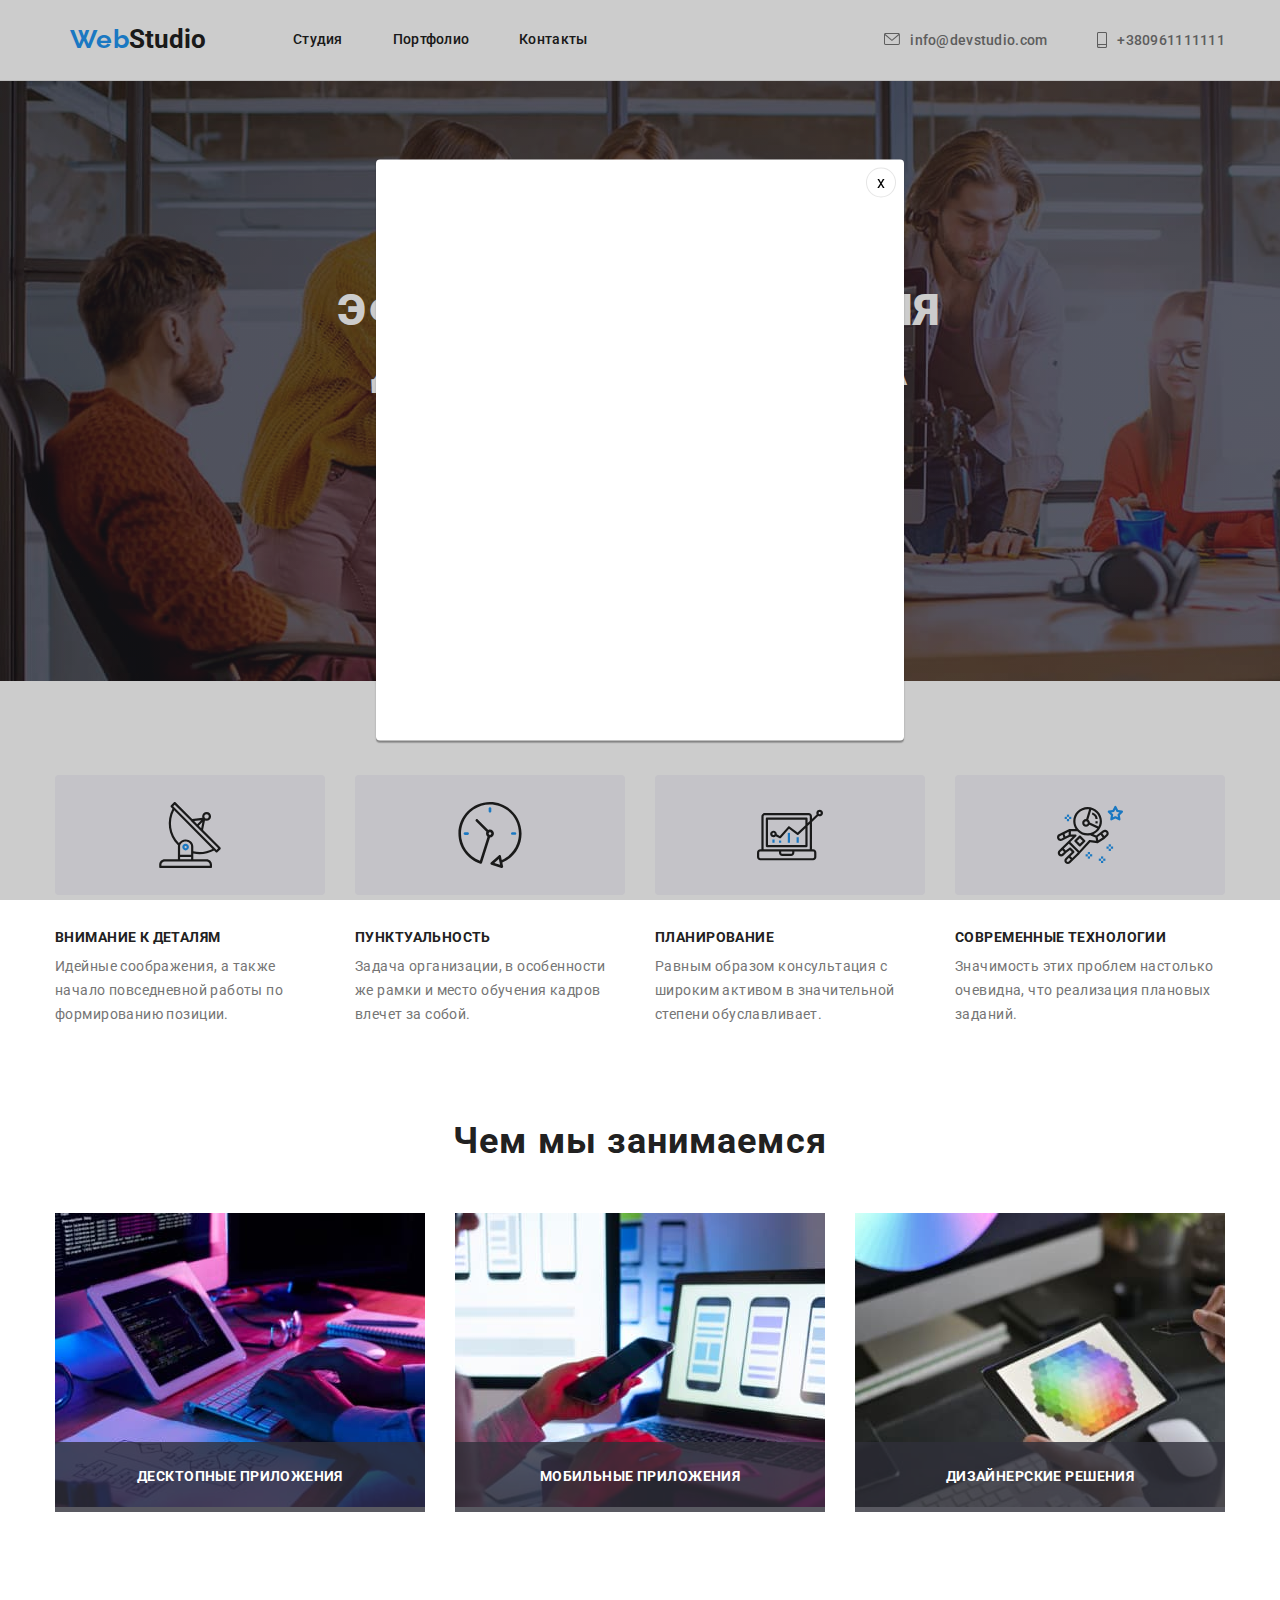
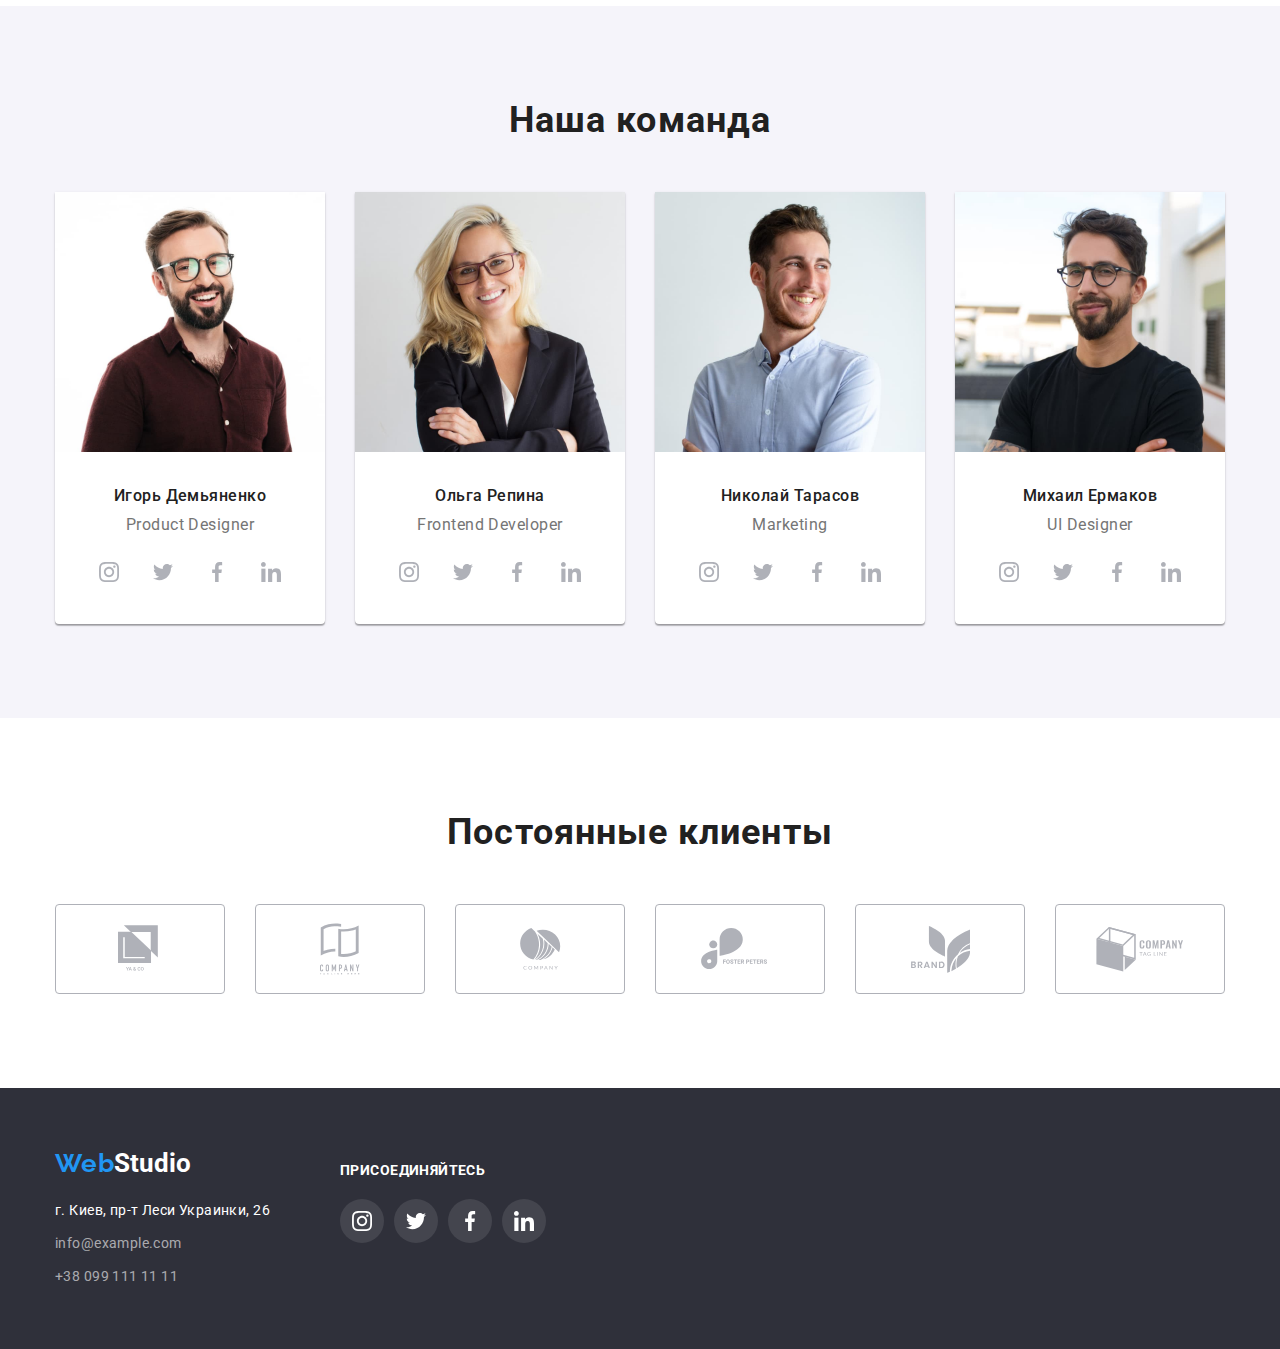
==== commit da83a841: "z" ====
--- a/index.html
+++ b/index.html
@@ -18,7 +18,7 @@
                 <a class="logo" href=""><span class="web">Web</span>Studio</a>
                 
                 <ul class="site-nav">
-                    <li class="item"><a class="link site-nav-studio" href="https://aleksdu.github.io/goit-markup-hw-05/">Студия</a></li>
+                    <li class="item"><a class="link site-nav-studio active" href="https://aleksdu.github.io/goit-markup-hw-05/">Студия</a></li>
                     <li class="item"><a class="link site-nav-portfolio"
                             href="https://aleksdu.github.io/goit-markup-hw-05/portfolio">Портфолио</a></li>
                     <li class="item"><a class="link site-nav-contacts" href="">Контакты</a></li>
--- a/css/styles.css
+++ b/css/styles.css
@@ -113,20 +113,23 @@
 background: #2196F3;
 border-radius: 2px;
 opacity: 0
+
 }
 
 .site-nav-studio:hover::after{
 opacity: 1;
-transition: 250ms cubic-bezier(0.4, 0, 0.2, 1);
 }
 
 .site-nav-studio:hover,.site-nav-studio:focus{
 color: #2196f3;
 }
+.active
+opacity: 1;
+}
 
 }
 .site-nav-studio:active{
-    color: teal;
+opacity: 1;
 }
 .site-nav-portfolio, .site-nav-contacts{
 font-weight: 500;
@@ -150,9 +153,9 @@
 opacity: 0
 }
 
-.site-nav-portfolio:hover::after, .site-nav-contacts:hover::after{
+.site-nav-portfolio:active::after,.site-nav-portfolio:hover::after, .site-nav-contacts:hover::after{
 opacity: 1;
-transition: 250ms cubic-bezier(0.4, 0, 0.2, 1);
+
 }
 .site-nav-portfolio:hover, .site-nav-portfolio:focus,
 .site-nav-contacts:hover, .site-nav-contacts:focus{
@@ -864,7 +867,8 @@
 transition: transform 250ms cubic-bezier(0.4, 0, 0.2, 1);
 }
 
-.transforms:hover .overlay{
+.transforms:hover .overlay,
+.transforms:focus .overlay{
 transform: translateY(0);
  }
 
@@ -936,7 +940,7 @@
 cursor: pointer;
 }
 
-.is-hiden{
+.is-hidden{
 opacity: 0;
 visibility: hidden;
 pointer-events: none;
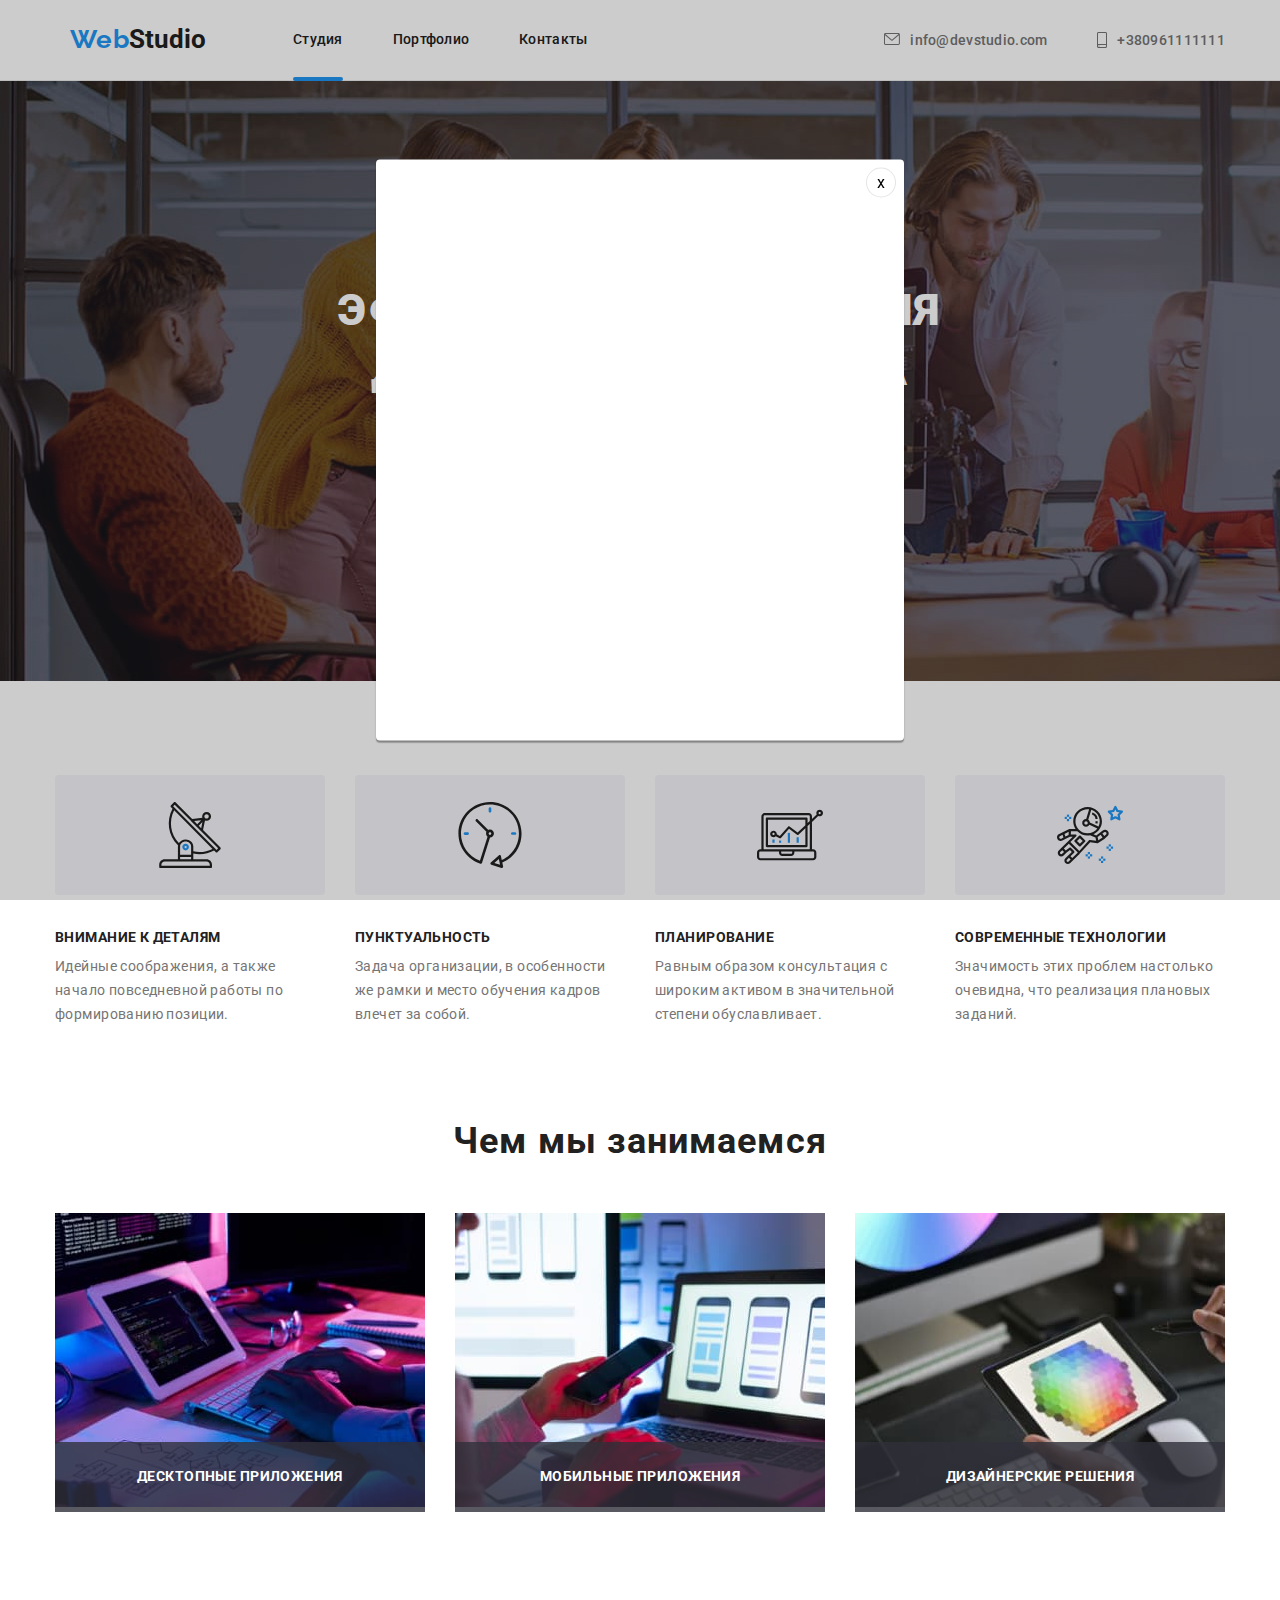
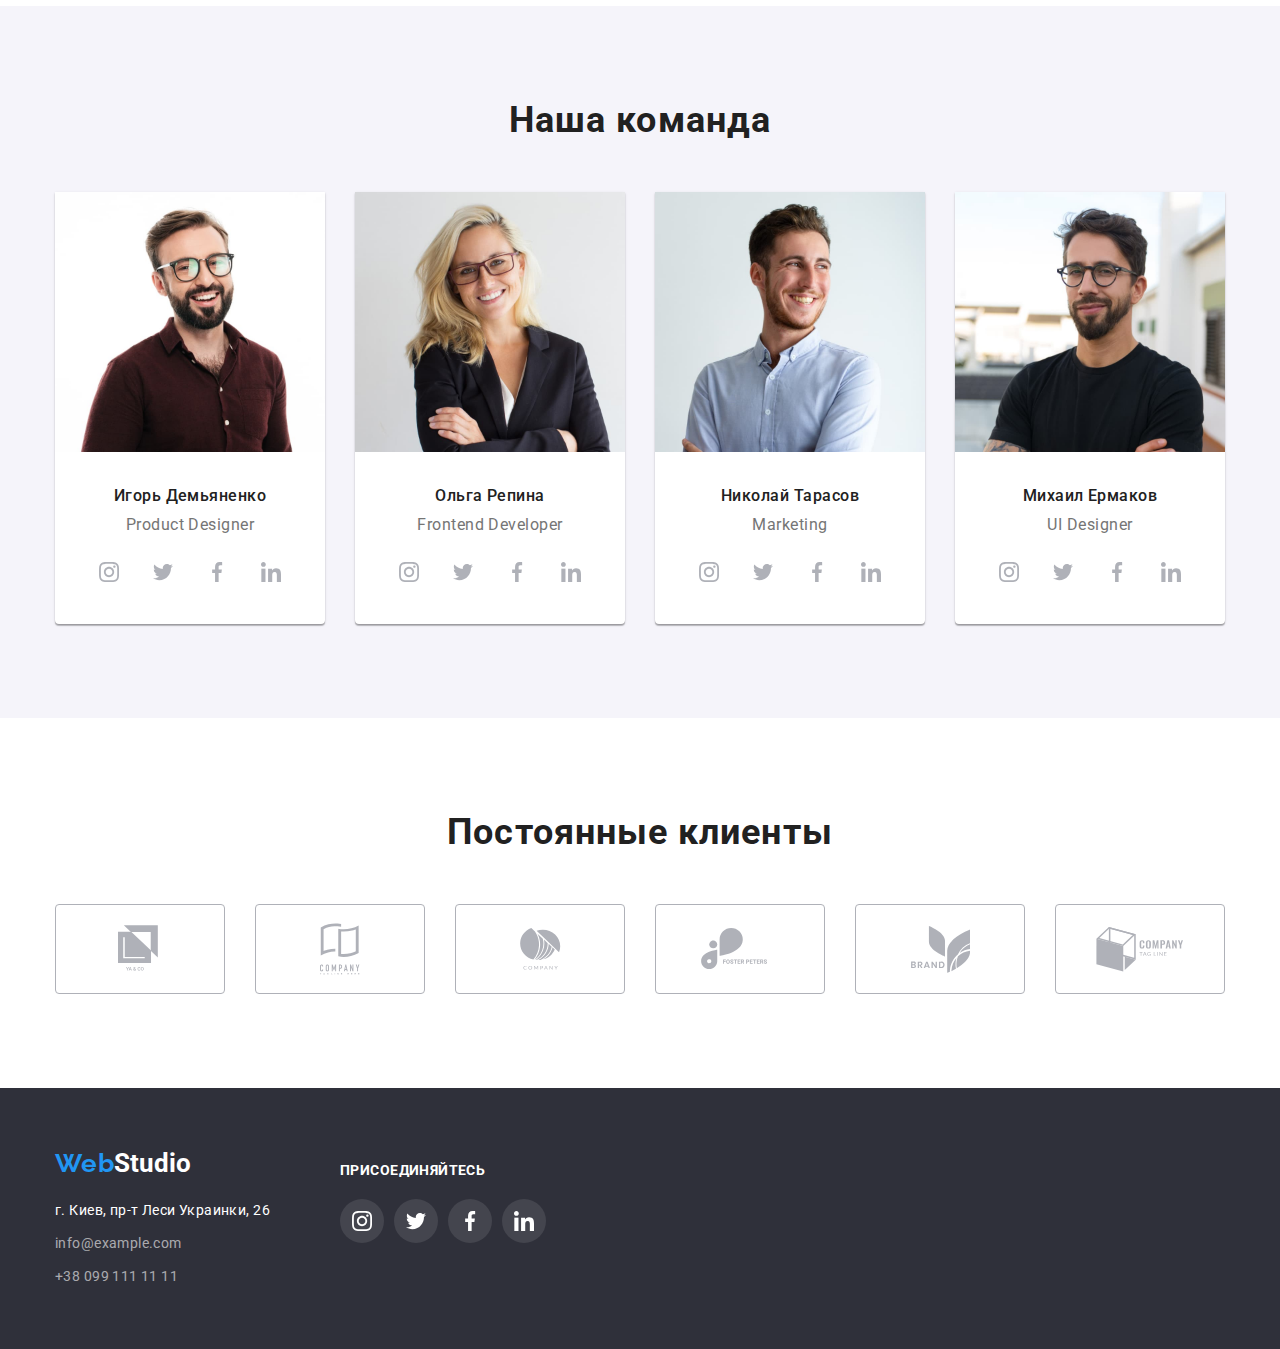
==== commit f9a343f6: "z" ====
--- a/index.html
+++ b/index.html
@@ -19,7 +19,7 @@
                 
                 <ul class="site-nav">
                     <li class="item"><a class="link site-nav-studio active" href="https://aleksdu.github.io/goit-markup-hw-05/">Студия</a></li>
-                    <li class="item"><a class="link site-nav-portfolio"
+                    <li class="item"><a class="link site-nav-portfolio active"
                             href="https://aleksdu.github.io/goit-markup-hw-05/portfolio">Портфолио</a></li>
                     <li class="item"><a class="link site-nav-contacts" href="">Контакты</a></li>
                 </ul>
--- a/css/styles.css
+++ b/css/styles.css
@@ -46,6 +46,7 @@
 margin-left: 50px;
 display: block;
 }
+
 
 .auth-nav .link{
 padding-top: 32px;
@@ -90,7 +91,7 @@
 }
 
 .logo:active{
-    color: teal;
+color: teal;
 }
 
 .site-nav-studio{
@@ -103,34 +104,36 @@
 transition: 250ms cubic-bezier(0.4, 0, 0.2, 1);
 }
 
-.site-nav-studio::after{
+.active::after{
 content: "";
-top: 47px;
+top: 46px;
 left: 0;
 width: 100%;
 height: 4px;
 position: absolute;
+display: block;
 background: #2196F3;
 border-radius: 2px;
-opacity: 0
-
-}
-
-.site-nav-studio:hover::after{
+transition: 250ms cubic-bezier(0.4, 0, 0.2, 1);
+}
+
+
+
+.site-nav-studio:hover, .site-nav-studio:focus{
+color: #2196f3;
+}
+
+.active:active{
 opacity: 1;
-}
-
-.site-nav-studio:hover,.site-nav-studio:focus{
+color: teal;
+}
+
+
+.site-nav-studio:active{
 color: #2196f3;
-}
-.active
 opacity: 1;
 }
 
-}
-.site-nav-studio:active{
-opacity: 1;
-}
 .site-nav-portfolio, .site-nav-contacts{
 font-weight: 500;
 font-size: 14px;
@@ -150,18 +153,20 @@
 position: absolute;
 background: #2196F3;
 border-radius: 2px;
-opacity: 0
-}
-
-.site-nav-portfolio:active::after,.site-nav-portfolio:hover::after, .site-nav-contacts:hover::after{
+opacity: 0;
+transition: 250ms cubic-bezier(0.4, 0, 0.2, 1);
+}
+
+.site-nav-portfolio:hover::after, .site-nav-contacts:hover::after{
 opacity: 1;
-
-}
+}
+
 .site-nav-portfolio:hover, .site-nav-portfolio:focus,
 .site-nav-contacts:hover, .site-nav-contacts:focus{
 color: #2196f3;
 }
-.site-nav-portfoli:active,.site-nav-contacts:active{
+
+.site-nav-portfolio:active, .site-nav-contacts:active{
 color: teal;
 }
 
@@ -179,6 +184,7 @@
 transition: 250ms cubic-bezier(0.4, 0, 0.2, 1);
 margin-left: auto;
 }
+
 .icon-envelope-hover{
 align-items: center;
 max-width: 16px;
@@ -201,7 +207,6 @@
 letter-spacing: 0.02em;
 color: var(--prymary-text-color);
 transition: 250ms cubic-bezier(0.4, 0, 0.2, 1);
-
 }
 
 .auth-nav-tel{
@@ -216,7 +221,6 @@
 letter-spacing: 0.02em;
 color: var(--prymary-text-color);
 transition: 250ms cubic-bezier(0.4, 0, 0.2, 1);
-
 }
 
 
@@ -224,24 +228,23 @@
 .auth-nav-tel:hover,.auth-nav-tel:focus{
 color: #2196f3;
 }
+
 .auth-nav-tel:active,.auth-nav-contacts-link:active{
     color: #2196F3;
 }
 
 .icon-smartphone{
-    align-items: center;
+align-items: center;
 width: 10px;
 height: 16px;
 margin-right: 10px;
 fill: var(--prymary-text-color);
 transition: 250ms cubic-bezier(0.4, 0, 0.2, 1);
-
 }
 
 .auth-nav-tel:hover .icon-smartphone,
 .auth-nav-tel:focus .icon-smartphone{
 fill: #2196F3;
-
 }
 
 /* ========End Header============ */
@@ -250,7 +253,6 @@
 
 .title>.container{
 display: block;
-/* align-items: baseline; */
 width: 1200px;
 padding-left: 15px;
 padding-right: 15px;
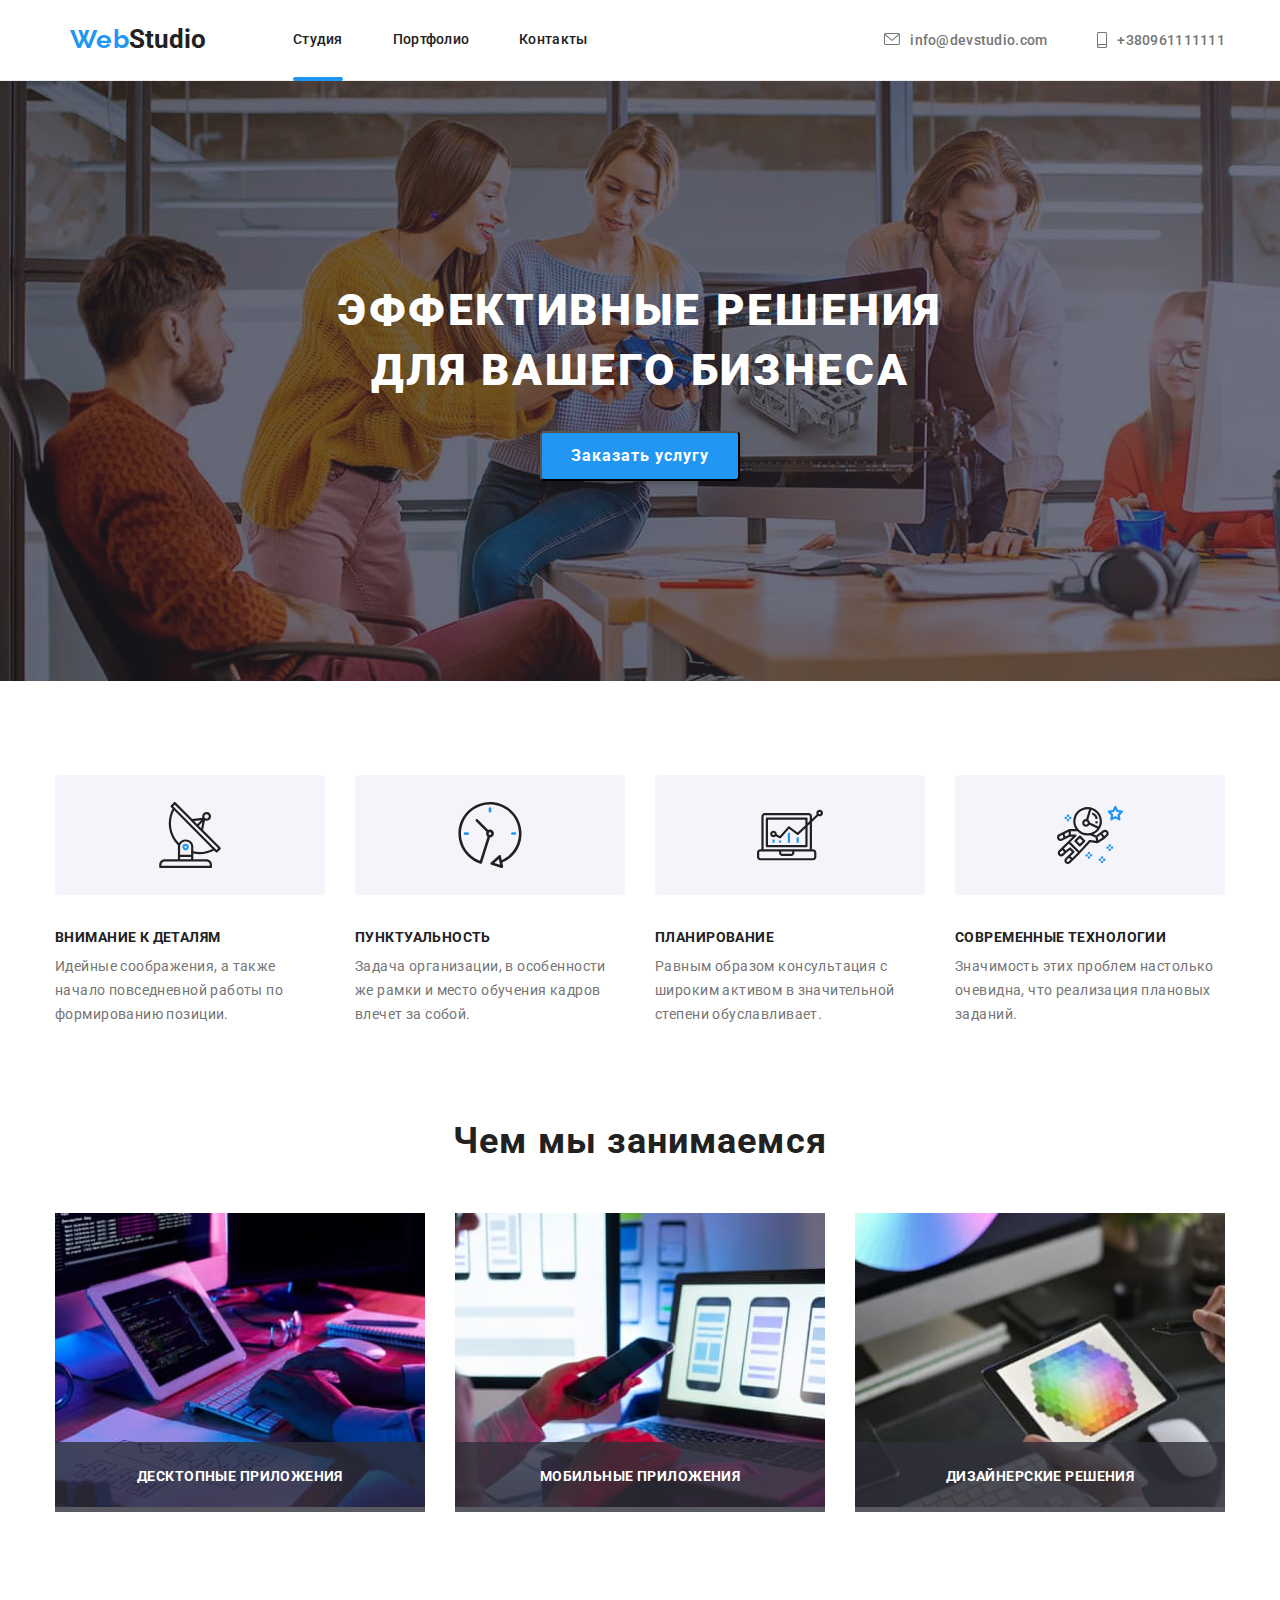
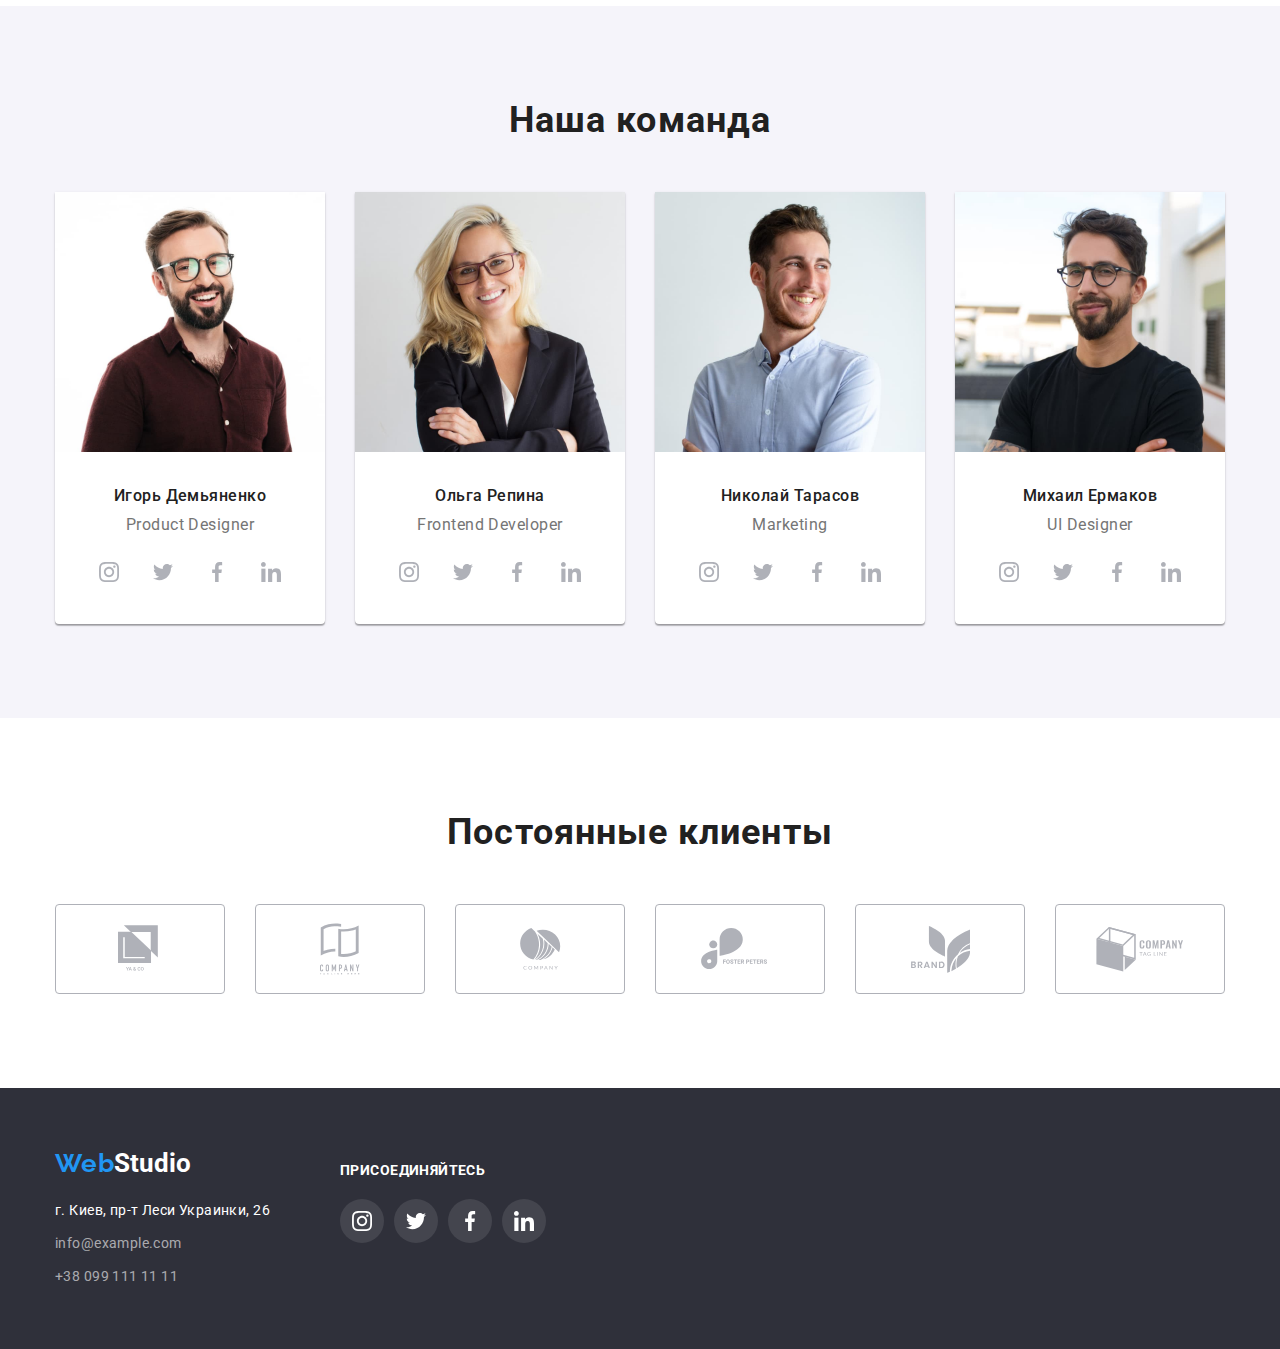
==== commit cf9e2360: "Update index.html" ====
--- a/index.html
+++ b/index.html
@@ -19,7 +19,7 @@
                 
                 <ul class="site-nav">
                     <li class="item"><a class="link site-nav-studio active" href="https://aleksdu.github.io/goit-markup-hw-05/">Студия</a></li>
-                    <li class="item"><a class="link site-nav-portfolio active"
+                    <li class="item"><a class="link site-nav-portfolio"
                             href="https://aleksdu.github.io/goit-markup-hw-05/portfolio">Портфолио</a></li>
                     <li class="item"><a class="link site-nav-contacts" href="">Контакты</a></li>
                 </ul>
@@ -371,7 +371,7 @@
         </div>
     </footer>
 
-<div class="backdrop is-hiden" data-modal>
+<div class="backdrop is-hidden" data-modal>
     <div class="modal">
         <button type="button" class="modal-close-btn" data-modal-close>
             <use href="./images/sprite.svg#close"></use>x
--- a/css/styles.css
+++ b/css/styles.css
@@ -57,6 +57,7 @@
 padding-top: 30px;
 display: flex;
 }
+
 .web{
 display: flex;
 margin-left: 15px;
@@ -123,10 +124,6 @@
 color: #2196f3;
 }
 
-.active:active{
-opacity: 1;
-color: teal;
-}
 
 
 .site-nav-studio:active{
@@ -144,22 +141,9 @@
 position: relative;
 }
 
-.site-nav-portfolio::after, .site-nav-contacts::after{
-content: "";
-top: 47px;
-left: 0;
-width: 100%;
-height: 4px;
-position: absolute;
-background: #2196F3;
-border-radius: 2px;
-opacity: 0;
-transition: 250ms cubic-bezier(0.4, 0, 0.2, 1);
-}
-
-.site-nav-portfolio:hover::after, .site-nav-contacts:hover::after{
-opacity: 1;
-}
+
+
+
 
 .site-nav-portfolio:hover, .site-nav-portfolio:focus,
 .site-nav-contacts:hover, .site-nav-contacts:focus{
